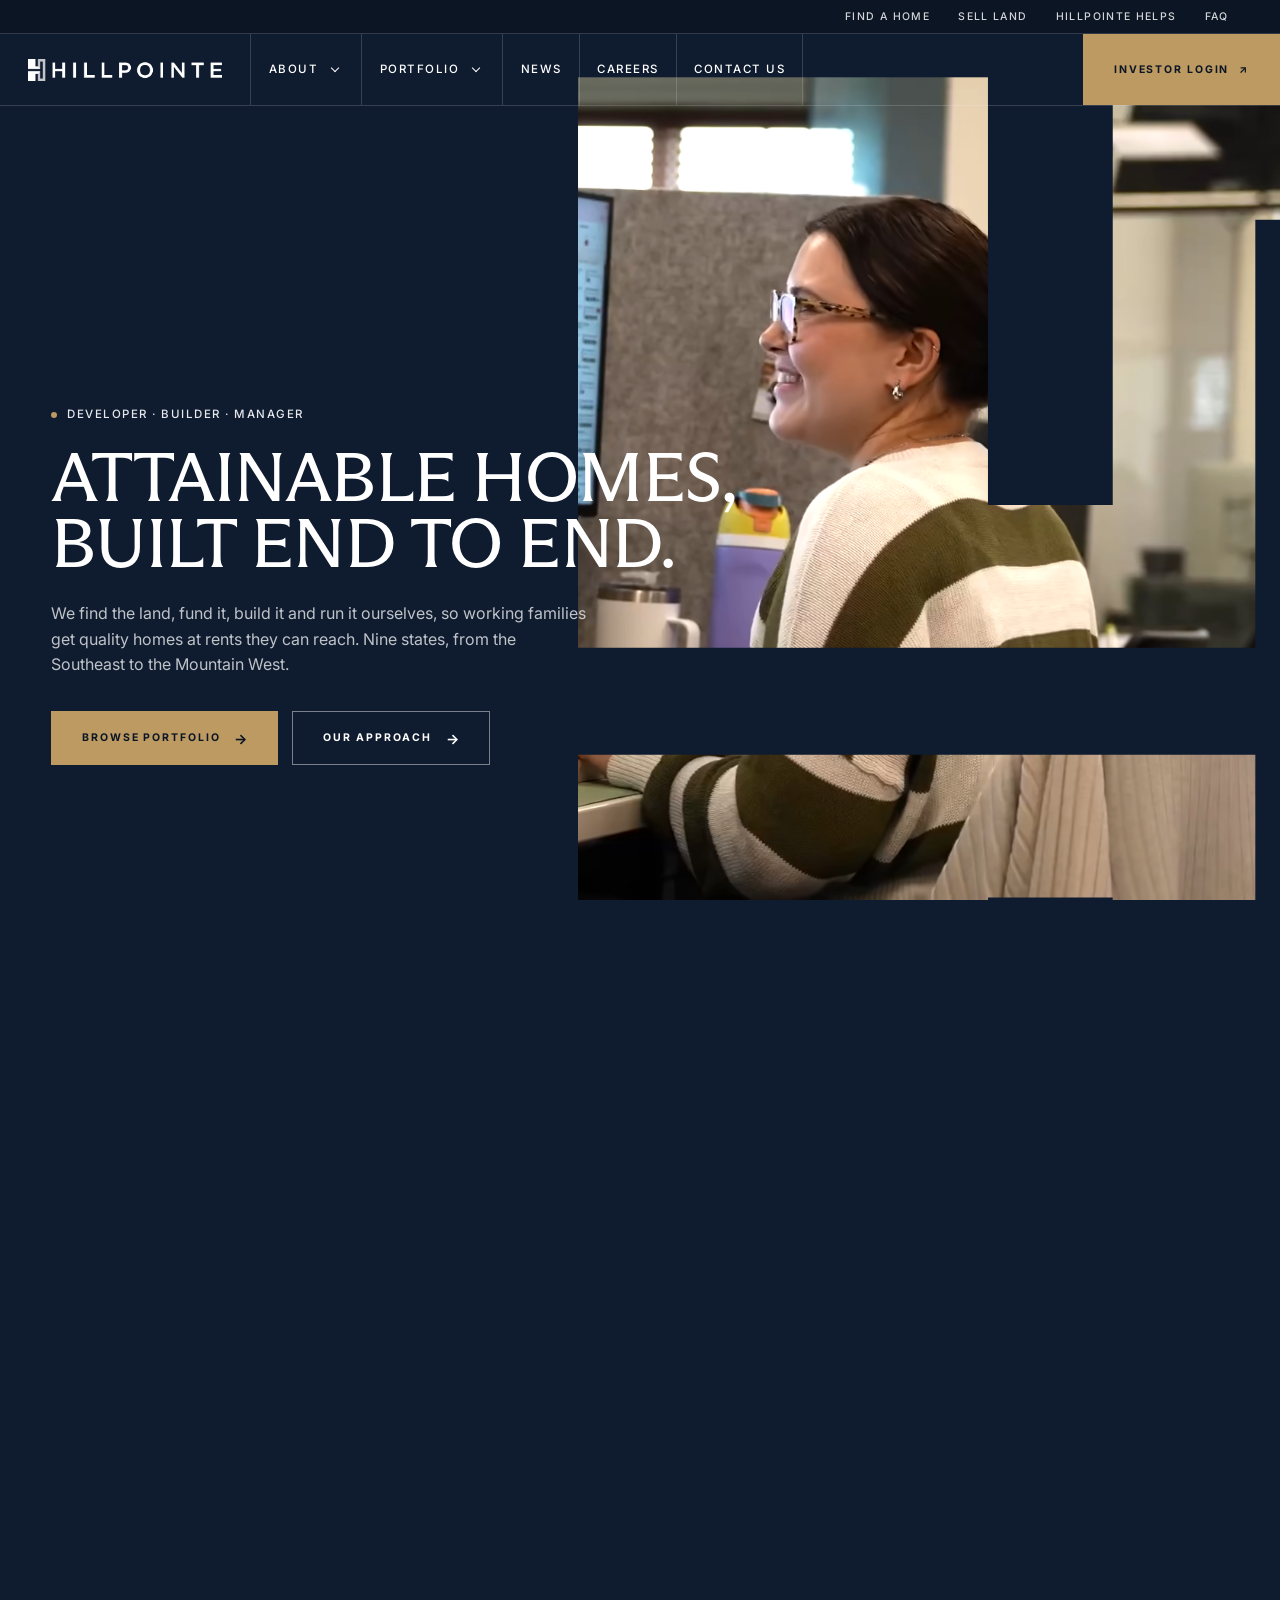
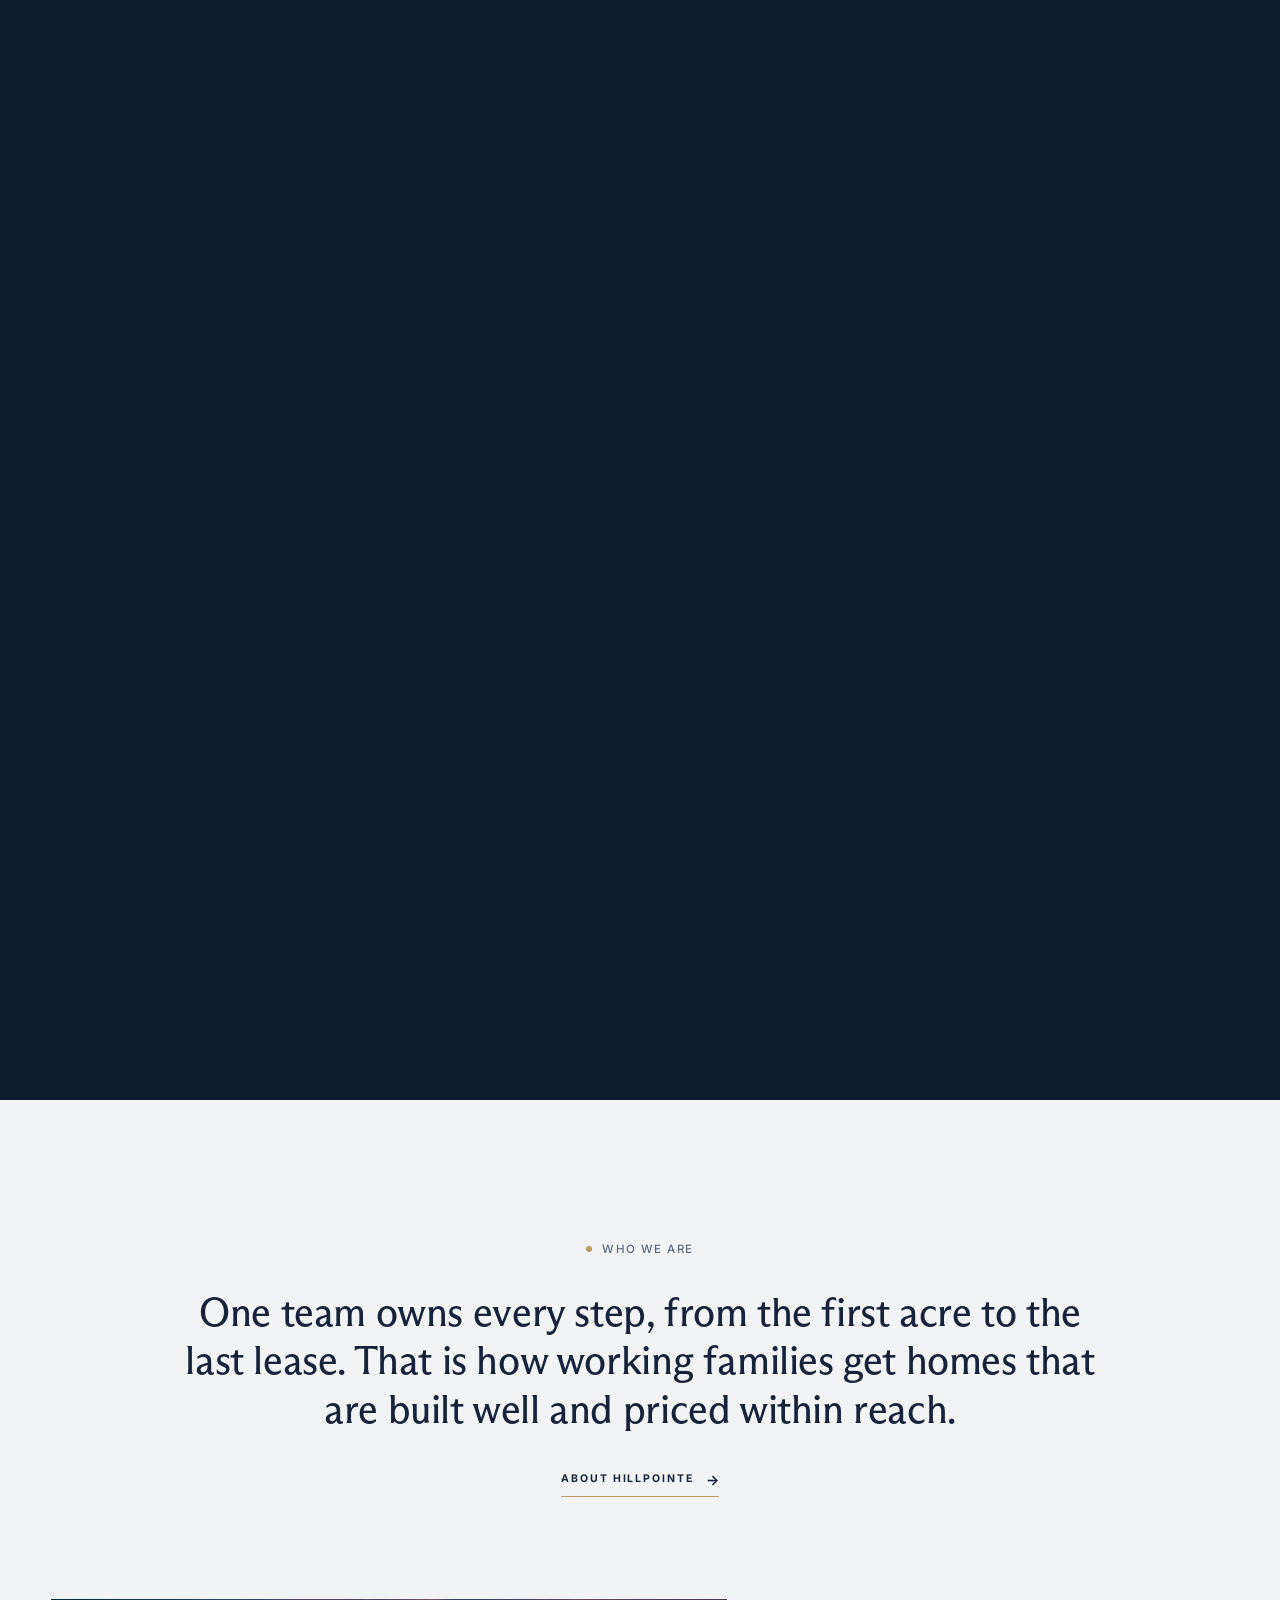
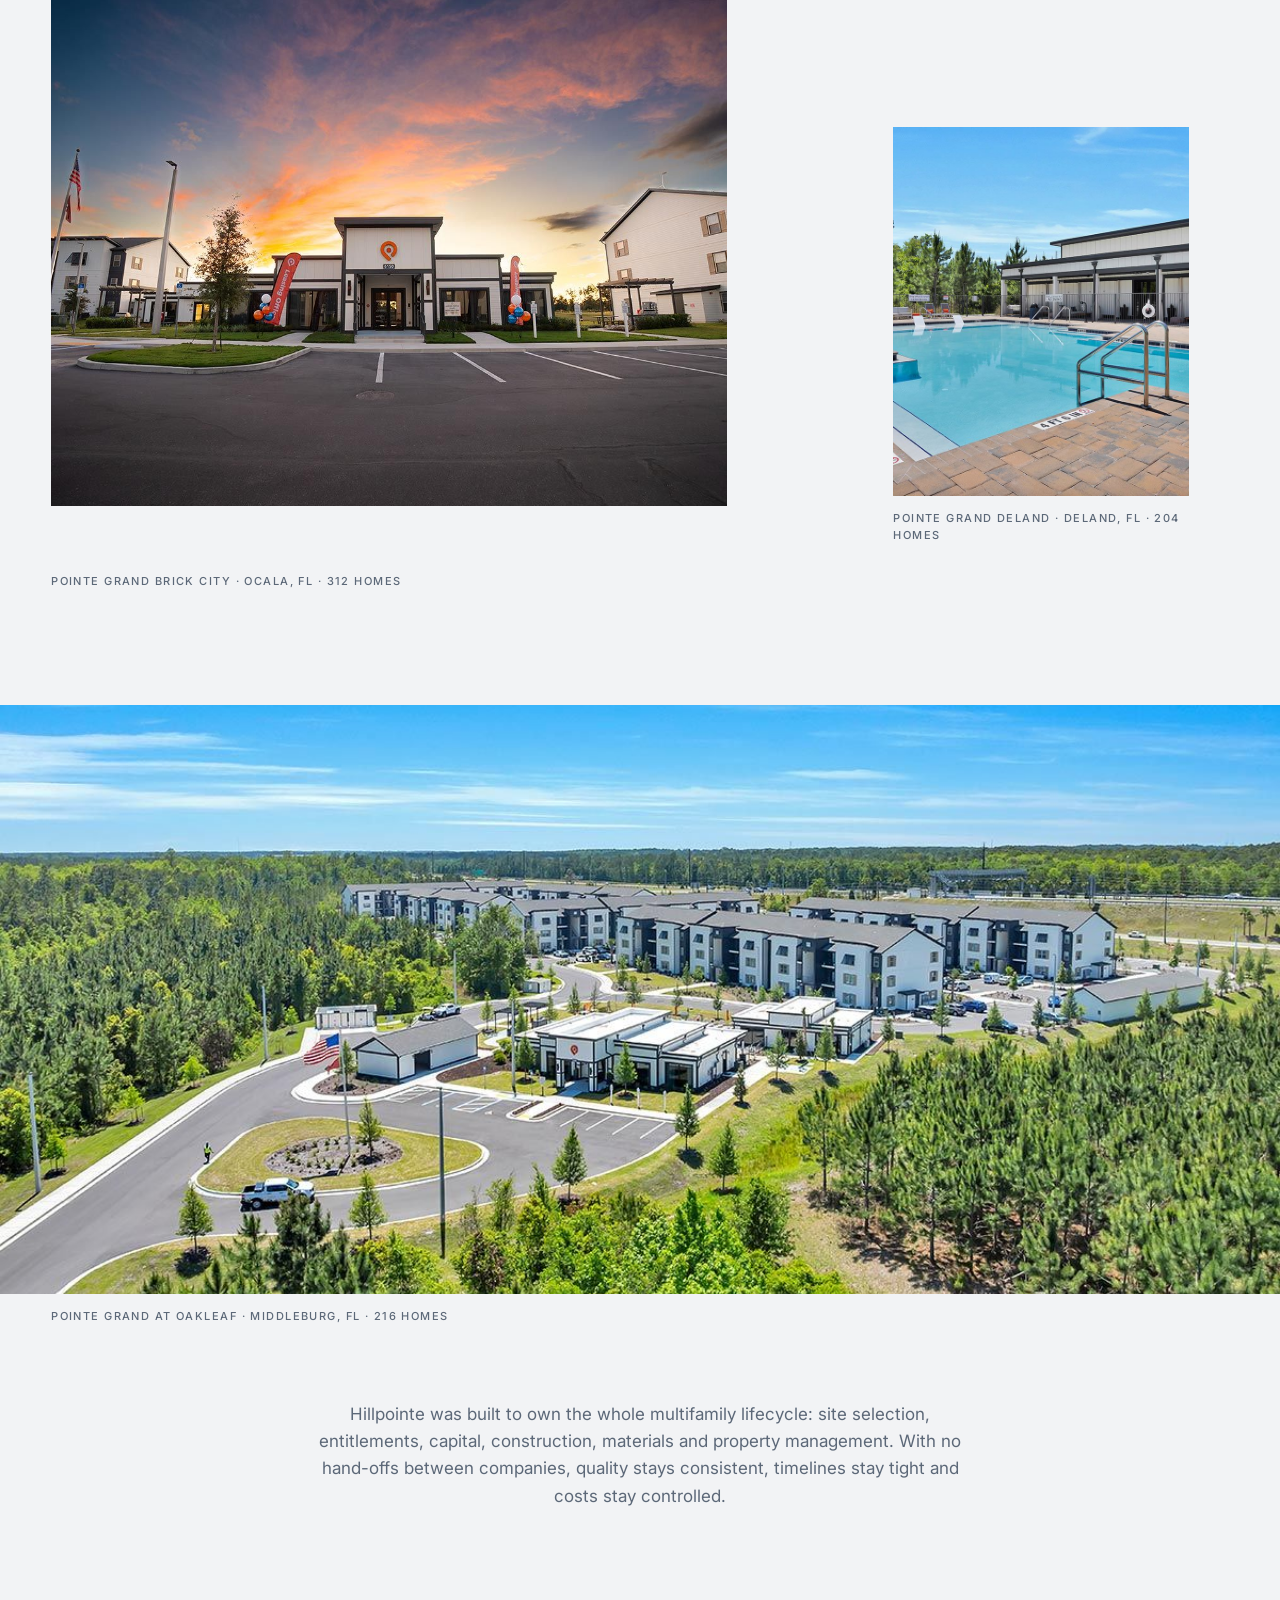
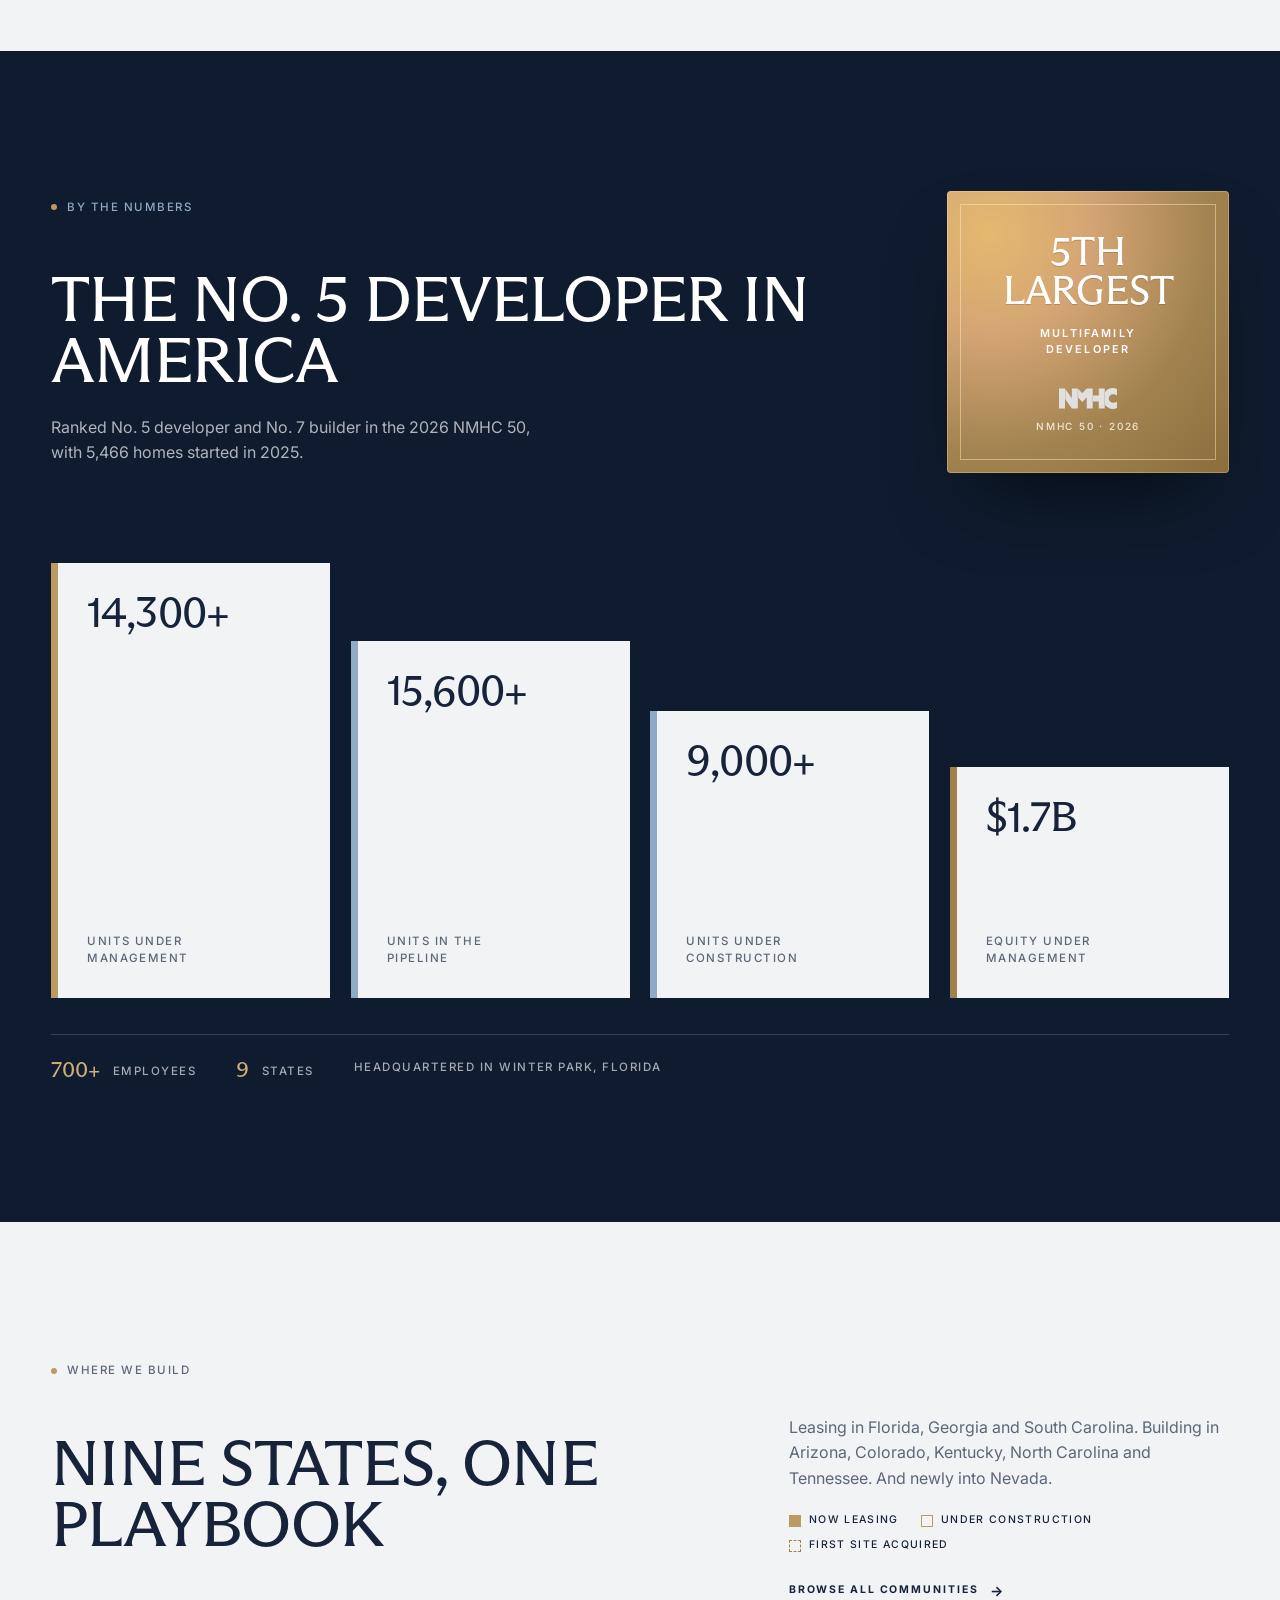
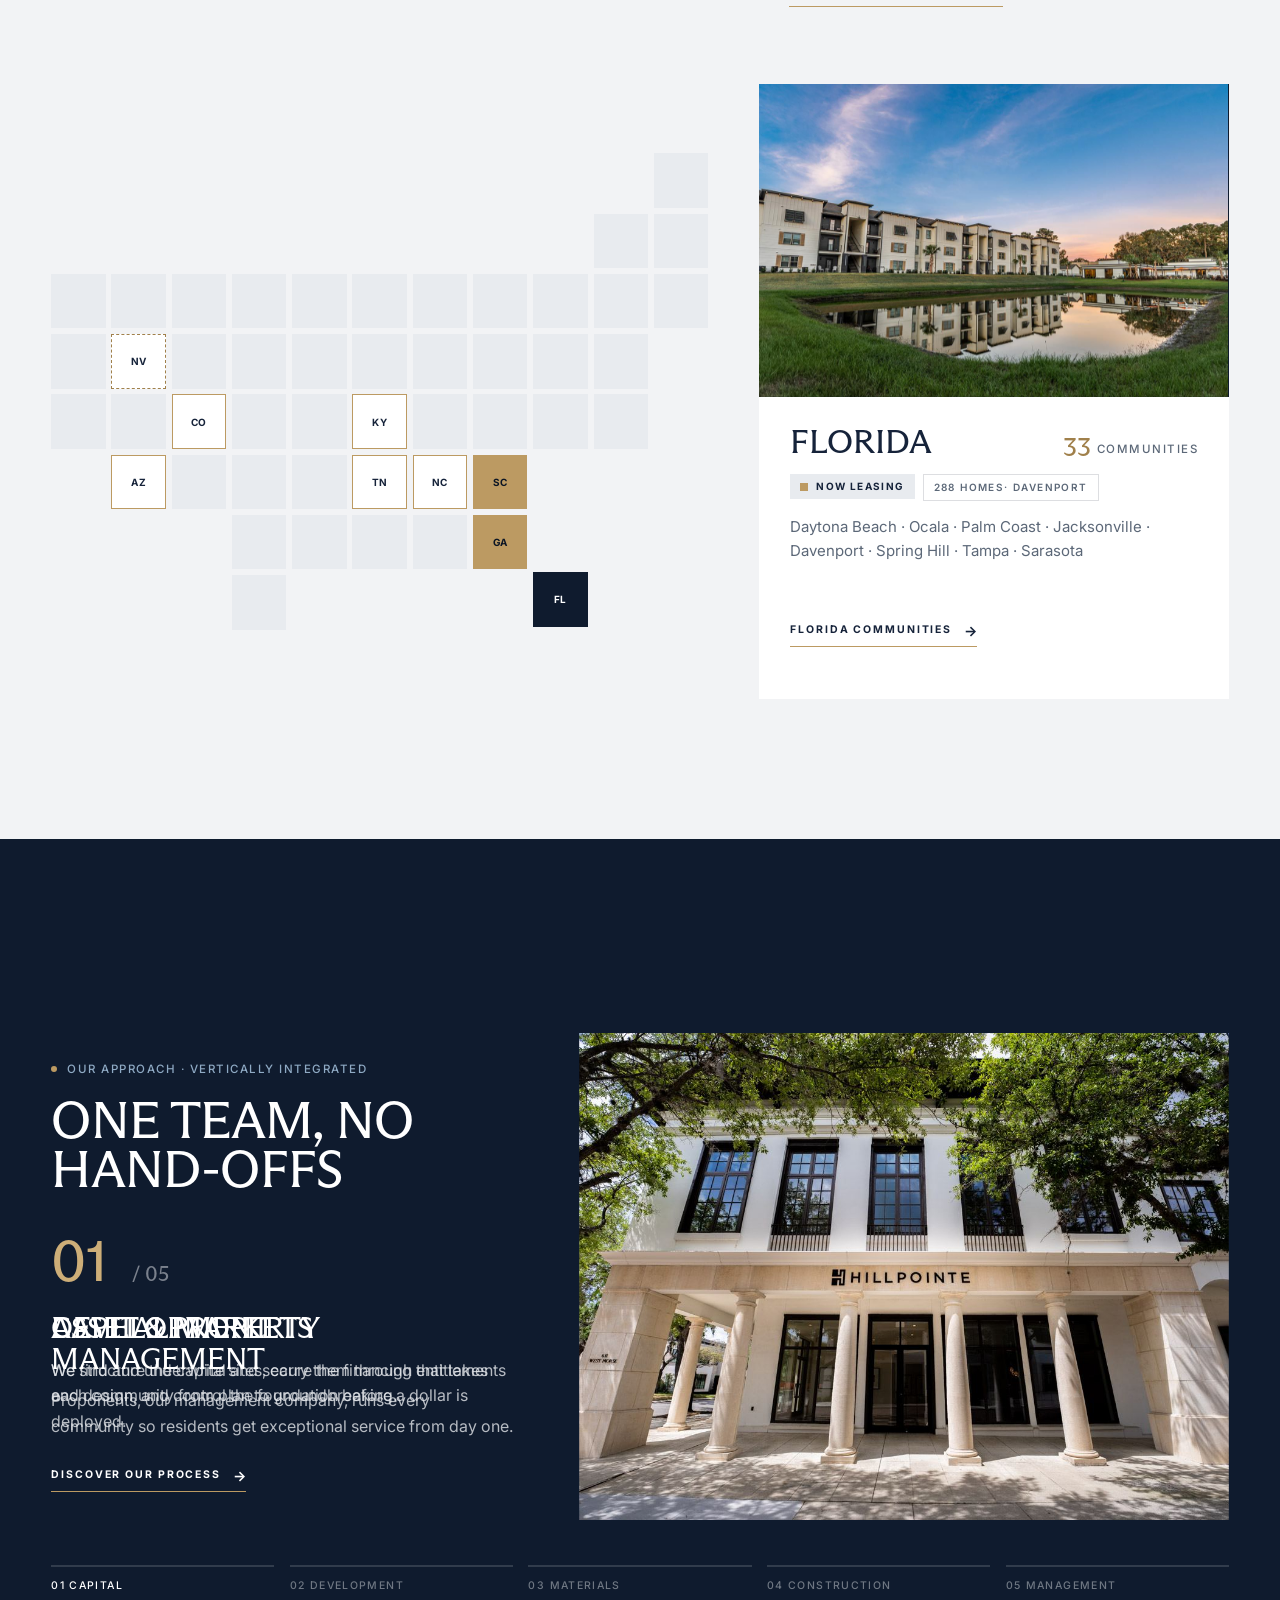
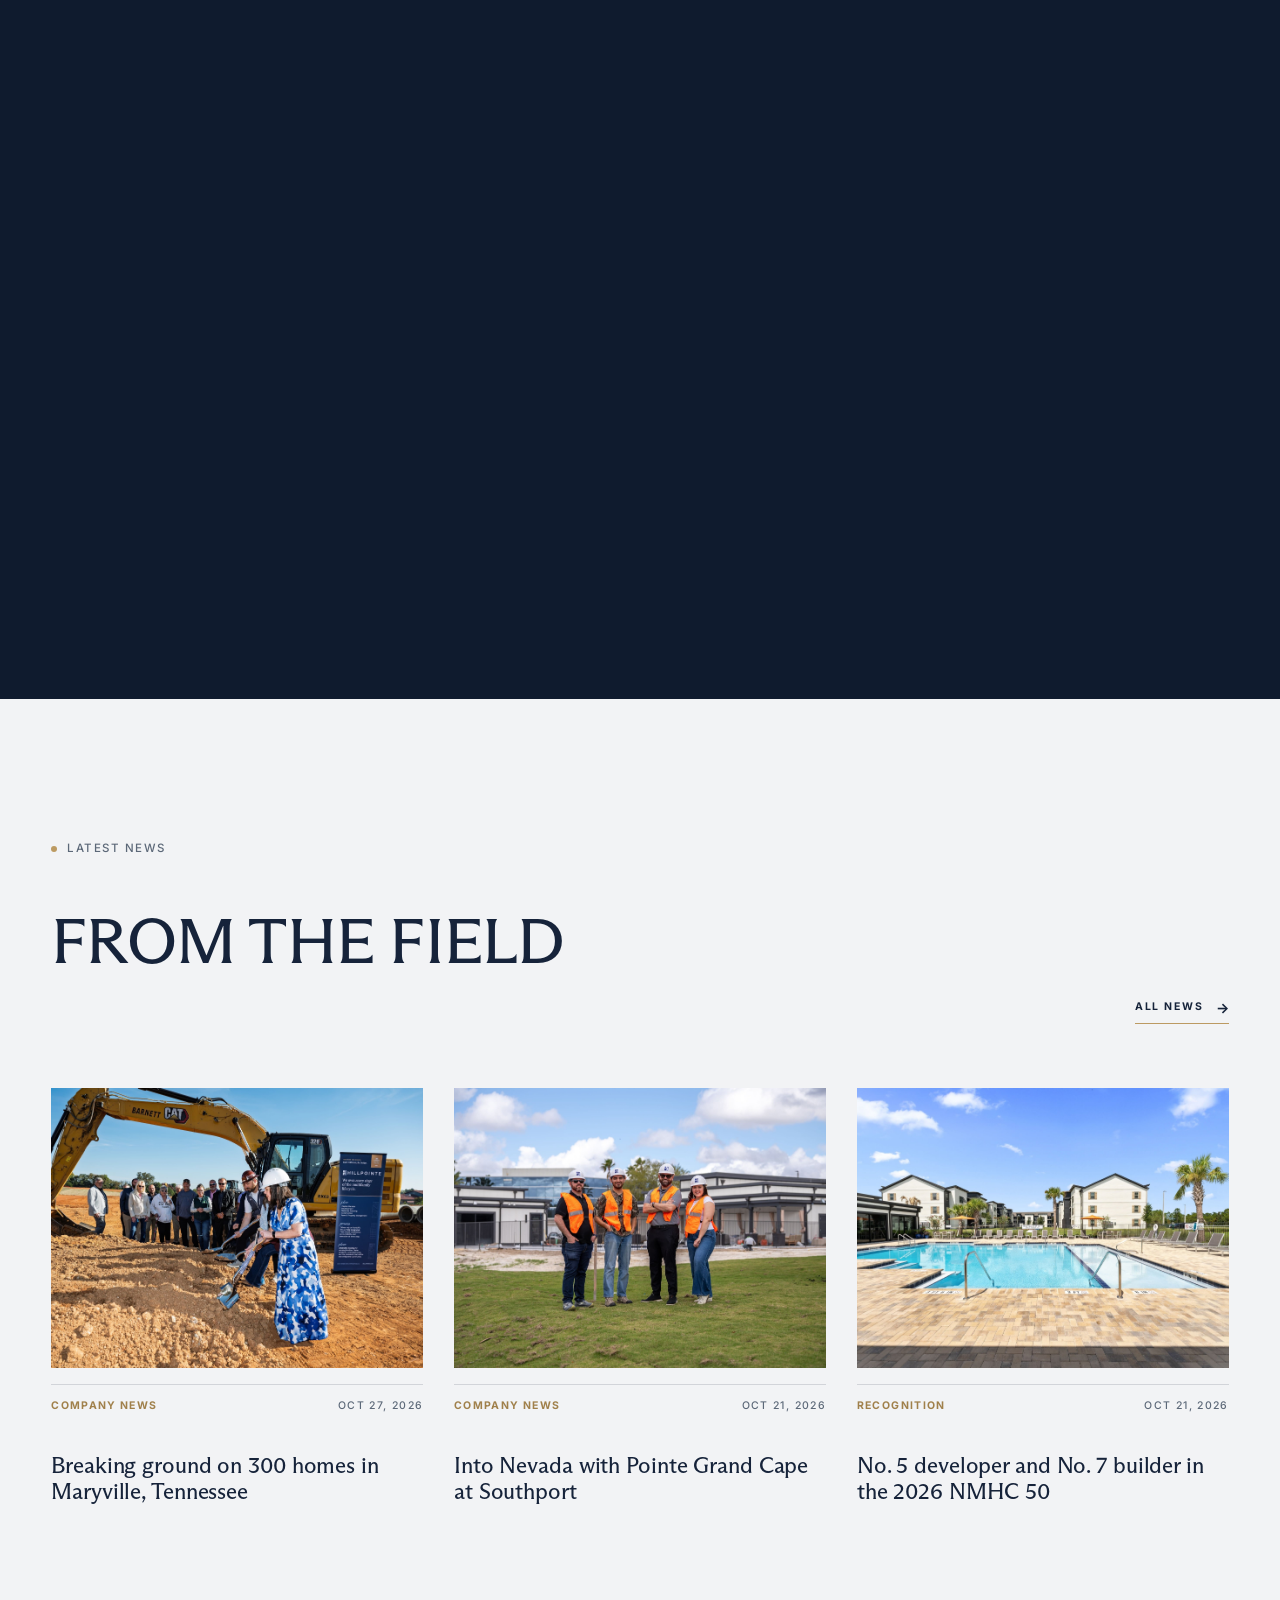
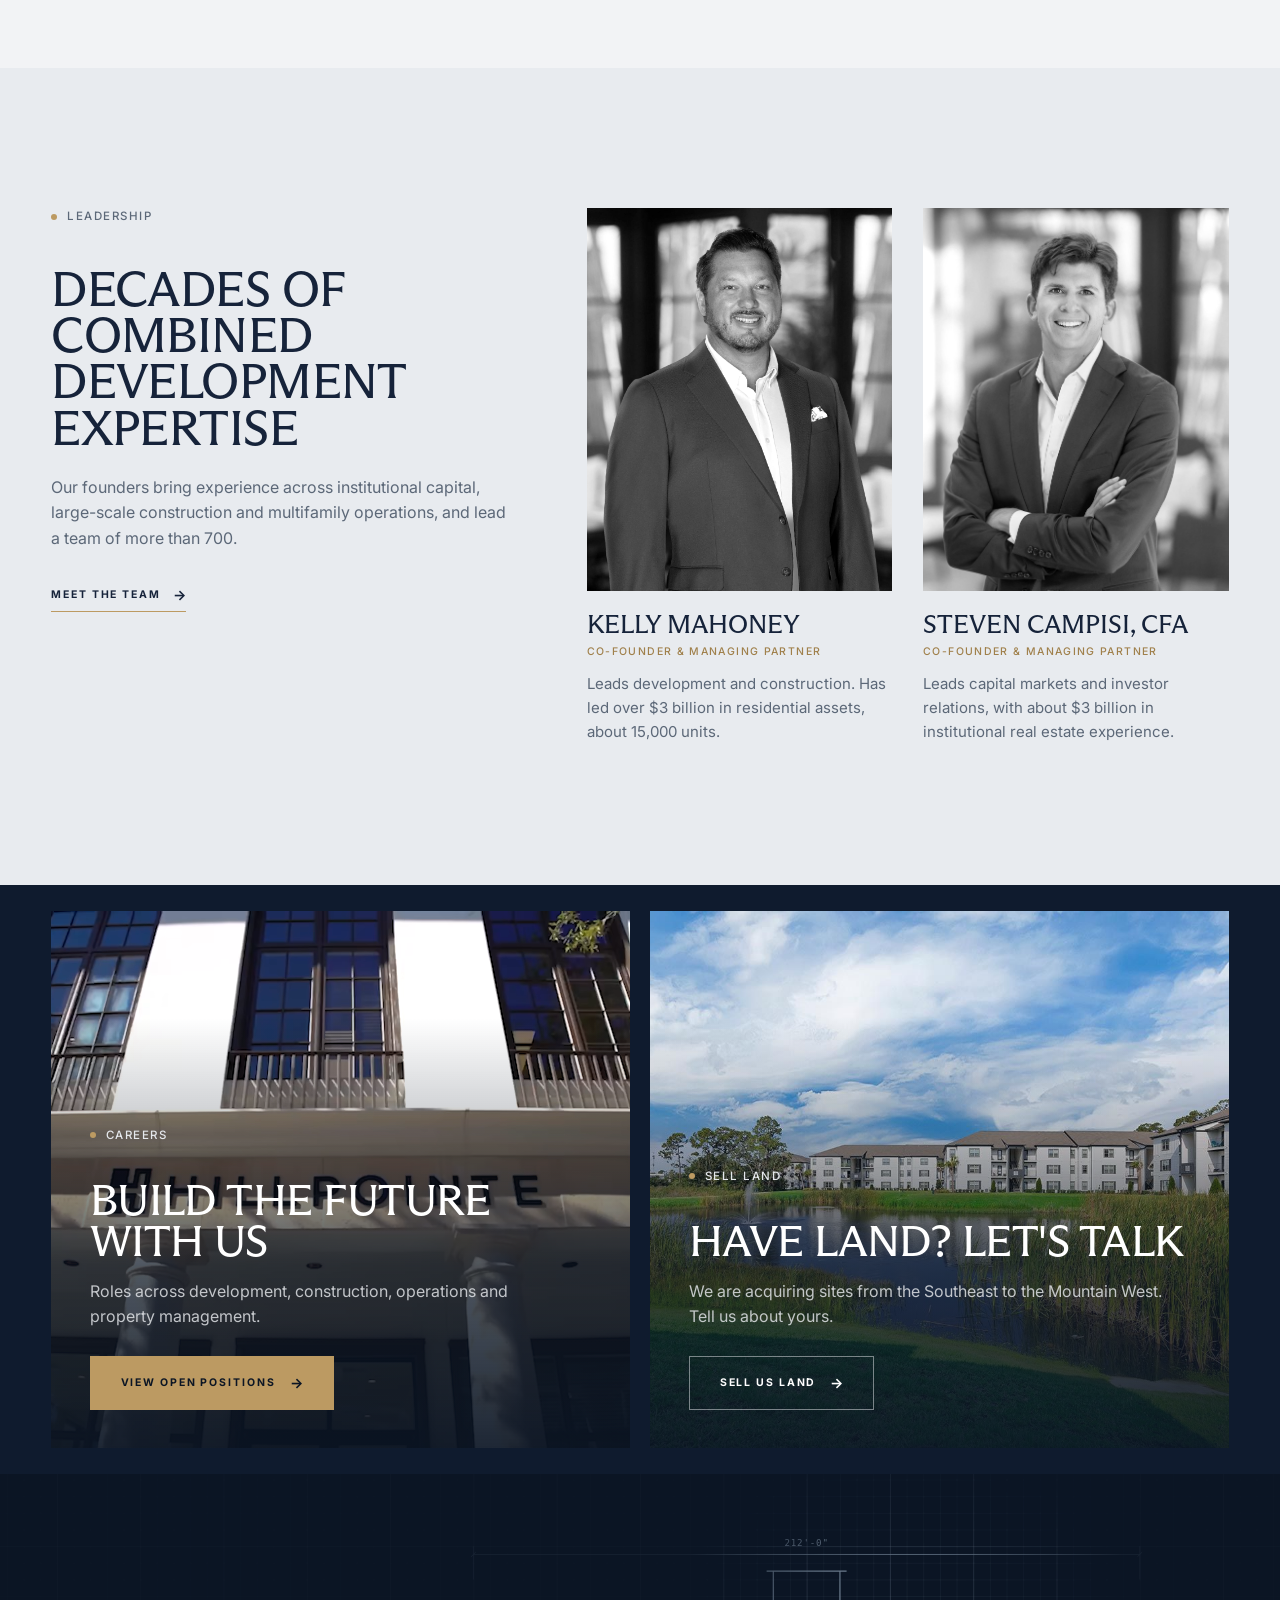
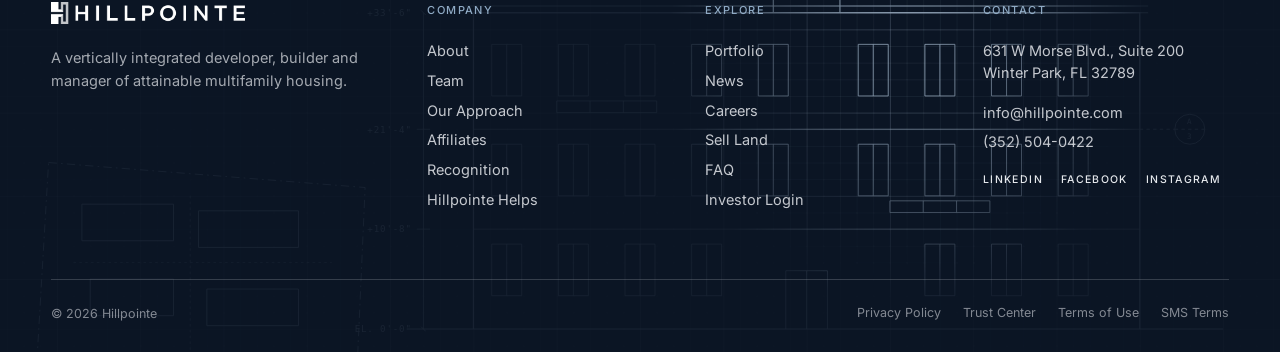
==== index.html @ 7428123a "Hillpointe homepage redesign prototype Logo-mark video hero, numbers with the NMHC badge, tile map, " ====
<!doctype html>
<html lang="en">
<head>
<meta charset="utf-8">
<meta name="viewport" content="width=device-width, initial-scale=1">
<title>Attainable multifamily developer and builder | Hillpointe</title>
<meta name="robots" content="noindex">
<script>
/* Runs before paint. Review switches: ?p=0..1 freezes the hero zoom; ?flat turns motion off. */
(function () {
  var d = document.documentElement;
  d.classList.add('js');
  if (window.matchMedia('(prefers-reduced-motion: reduce)').matches || /[?&]flat/.test(location.search)) d.classList.add('calm');
})();
</script>
<link rel="preload" as="image" href="media/hero-poster.jpg">
<link rel="preconnect" href="https://fonts.googleapis.com">
<link rel="preconnect" href="https://fonts.gstatic.com" crossorigin>
<link rel="stylesheet" href="https://fonts.googleapis.com/css2?family=Inter:wght@400;500;600;700&display=swap">
<link rel="stylesheet" href="styles.css">
</head>
<body id="top">

<!-- HEADER (Castle pattern: utility strip + ruled bar, solid once scrolled) -->
<header class="hdr" id="hdr">
  <nav class="util" aria-label="Utility">
    <a href="https://hillpointe.com/communities">Find a Home</a>
    <a href="https://hillpointe.com/sell-land">Sell Land</a>
    <a href="https://hillpointe.com/hillpointe-helps">Hillpointe Helps</a>
    <a href="https://hillpointe.com/faq">FAQ</a>
  </nav>
  <div class="bar">
    <a class="bar__logo" href="#top" aria-label="Hillpointe home">
      <img src="media/logo.png" alt="Hillpointe" width="600" height="68">
    </a>
    <nav class="nav" aria-label="Main">
      <ul class="nav__list">
        <li class="has-sub">
          <a href="https://hillpointe.com/about">About</a>
          <button class="nav__tog" type="button" aria-expanded="false" aria-label="About menu"></button>
          <ul class="sub">
            <li><a href="https://hillpointe.com/about">About Us</a></li>
            <li><a href="https://hillpointe.com/team">Team</a></li>
            <li><a href="https://hillpointe.com/approach">Our Approach</a></li>
            <li><a href="https://hillpointe.com/hillpointe-helps">Hillpointe Helps</a></li>
            <li><a href="https://hillpointe.com/affiliates">Affiliates</a></li>
          </ul>
        </li>
        <li class="has-sub">
          <a href="https://hillpointe.com/communities">Portfolio</a>
          <button class="nav__tog" type="button" aria-expanded="false" aria-label="Portfolio menu"></button>
          <ul class="sub">
            <li><a href="https://hillpointe.com/communities">All Communities</a></li>
            <li><a href="https://hillpointe.com/communities?state=Florida">Florida</a></li>
            <li><a href="https://hillpointe.com/communities?state=Georgia">Georgia</a></li>
            <li><a href="https://hillpointe.com/communities?state=South%20Carolina">South Carolina</a></li>
            <li><a href="https://hillpointe.com/communities?state=North%20Carolina">North Carolina</a></li>
            <li><a href="https://hillpointe.com/communities?state=Tennessee">Tennessee</a></li>
            <li><a href="https://hillpointe.com/communities?state=Colorado">Colorado</a></li>
            <li><a href="https://hillpointe.com/communities?state=Arizona">Arizona</a></li>
            <li><a href="https://hillpointe.com/communities?state=Kentucky">Kentucky</a></li>
            <li><a href="https://hillpointe.com/communities?state=Nevada">Nevada</a></li>
          </ul>
        </li>
        <li><a href="https://hillpointe.com/news">News</a></li>
        <li><a href="https://hillpointe.com/careers">Careers</a></li>
        <li><a href="https://hillpointe.com/contact">Contact Us</a></li>
      </ul>
    </nav>
    <a class="bar__cta" href="https://app.junipersquare.com/i/hillpointe" target="_blank" rel="noopener">Investor Login <span aria-hidden="true">↗</span></a>
    <button class="burger" type="button" aria-label="Menu" aria-haspopup="dialog" id="burger"><span></span><span></span></button>
  </div>
</header>

<!-- MOBILE MENU -->
<dialog class="mm" id="mm" aria-label="Menu">
  <div class="mm__top">
    <a class="bar__logo" href="#top"><img src="media/logo.png" alt="Hillpointe" width="600" height="68"></a>
    <button class="mm__close" type="button" aria-label="Close menu" id="mm-close"><span></span><span></span></button>
  </div>
  <div class="mm__body" id="mm-body"></div>
  <a class="bar__cta mm__cta" href="https://app.junipersquare.com/i/hillpointe" target="_blank" rel="noopener">Investor Login <span aria-hidden="true">↗</span></a>
</dialog>

<main>
  <!-- HERO: the logo mark holds the video; scrolling zooms through it until the video fills the screen -->
  <section class="hero" id="hero" aria-label="Introduction">
    <div class="hero__stage">
      <div class="hero__media" id="hero-media">
        <video class="hero__video" id="hero-video" muted loop playsinline autoplay preload="auto" poster="media/hero-poster.jpg" aria-hidden="true">
          <source src="media/hero.mp4" type="video/mp4">
        </video>
      </div>

      <!-- shade behind the copy only; JS fades it in as the video spreads under the text -->
      <div class="hero__scrim" id="hero-scrim" aria-hidden="true"></div>

      <!-- invisible box that sets where and how big the mark starts; JS reads it -->
      <div class="hero__slot" id="hero-slot" aria-hidden="true"></div>

      <div class="hero__content" id="hero-content">
        <p class="eyebrow">Developer · Builder · Manager</p>
        <h1 class="display hero__title"><span>Attainable homes,</span> <span>built end to end.</span></h1>
        <p class="hero__lede">We find the land, fund it, build it and run it ourselves, so working families get quality homes at rents they can reach. Nine states, from the Southeast to the Mountain West.</p>
        <div class="btns">
          <a class="btn btn--gold" href="https://hillpointe.com/communities">Browse Portfolio</a>
          <a class="btn btn--light" href="https://hillpointe.com/approach">Our Approach</a>
        </div>
      </div>

      <!-- start here: three index tabs, revealed once the video fills the screen -->
      <div class="hero__foot rt" id="hero-foot">
        <nav class="rt1" aria-label="Start here">
          <a class="rt1__i" href="https://hillpointe.com/communities"><span class="rt1__n">01</span><span class="rt1__b"><span class="rt1__t">Find a home</span><span class="rt1__d">Pointe Grand communities, now leasing in Florida, Georgia and South Carolina.</span></span><span class="rt1__a" aria-hidden="true">→</span></a>
          <a class="rt1__i" href="https://hillpointe.com/sell-land"><span class="rt1__n">02</span><span class="rt1__b"><span class="rt1__t">Sell us land</span><span class="rt1__d">We are acquiring sites from the Southeast to the Mountain West. Tell us about yours.</span></span><span class="rt1__a" aria-hidden="true">→</span></a>
          <a class="rt1__i" href="https://app.junipersquare.com/i/hillpointe" target="_blank" rel="noopener"><span class="rt1__n">03</span><span class="rt1__b"><span class="rt1__t">Invest with us</span><span class="rt1__d">Partner with the No. 5 multifamily developer in America, or log in to the investor portal.</span></span><span class="rt1__a" aria-hidden="true">→</span></a>
        </nav>
      </div>

      <button class="vctl" type="button" id="vctl" aria-label="Pause video"><i aria-hidden="true"></i><span>Pause</span></button>
    </div>
  </section>

  <!-- 1) WHO WE ARE: the mission, said once and plainly -->
  <section class="intro light" id="about">
    <!-- centred statement and link (option 1 from intro.html) -->
    <div class="wrap intro__head">
      <p class="eyebrow rv">Who we are</p>
      <p class="statement intro__statement">One team owns every step, from the first acre to the last lease. That is how working families get homes that are built well and priced within reach.</p>
      <a class="link rv" href="https://hillpointe.com/about">About Hillpointe</a>
    </div>
    <!-- the original three photos -->
    <div class="wrap intro__grid">
      <figure class="frame intro__img-a shape">
        <img src="media/c/brick-city.jpg" alt="Pointe Grand Brick City at sunset" width="1200" height="800" loading="lazy">
      </figure>
      <figure class="intro__img-b">
        <div class="frame shape"><img src="media/c/deland.jpg" alt="Resort-style pool at Pointe Grand DeLand" width="1200" height="800" loading="lazy"></div>
        <figcaption class="cap rv">Pointe Grand DeLand · DeLand, FL · 204 homes</figcaption>
      </figure>
      <p class="cap intro__cap-a rv">Pointe Grand Brick City · Ocala, FL · 312 homes</p>
    </div>
    <!-- full-width landscape: edge to edge across the screen -->
    <figure class="intro__wide">
      <div class="frame"><img src="media/c/oakleaf.jpg" alt="Aerial view of Pointe Grand at Oakleaf among the pines" width="1200" height="800" loading="lazy"></div>
      <figcaption class="cap wrap rv">Pointe Grand at Oakleaf · Middleburg, FL · 216 homes</figcaption>
    </figure>
    <!-- the lifecycle paragraph, centred under the landscape -->
    <div class="wrap intro__after">
      <p class="rv">Hillpointe was built to own the whole multifamily lifecycle: site selection, entitlements, capital, construction, materials and property management. With no hand-offs between companies, quality stays consistent, timelines stay tight and costs stay controlled.</p>
    </div>
  </section>

  <!-- 2) NUMBERS: the NMHC ranking leads, the stair cards prove it -->
  <section class="nums dark" id="numbers">
    <div class="wrap">
      <div class="nums__head">
        <div class="nums__copy">
          <p class="eyebrow rv">By the numbers</p>
          <h2 class="h2 display">The No. 5 developer in America</h2>
          <p class="nums__sub rv">Ranked No. 5 developer and No. 7 builder in the 2026 NMHC 50, with 5,466 homes started in 2025.</p>
        </div>
        <!-- the NMHC award, in hillpointe.com's own gold frame, set in our type -->
        <figure class="award" id="award" aria-label="5th largest multifamily developer, NMHC 50, 2026">
          <div class="award__in" aria-hidden="true">
            <p class="award__big">5th Largest</p>
            <p class="award__small">Multifamily<br>Developer</p>
            <img class="award__logo" src="media/nmhc-logo.svg" alt="" width="300" height="104">
            <p class="award__year">NMHC 50 · 2026</p>
          </div>
        </figure>
      </div>
      <div class="stairs" id="stairs">
        <div class="stair stair--1" style="--k:0"><span class="stair__bar"></span><div class="stair__top"><p class="stair__num">14,300+</p></div><p class="stair__label">Units under management</p></div>
        <div class="stair stair--2" style="--k:1"><span class="stair__bar"></span><div class="stair__top"><p class="stair__num">15,600+</p></div><p class="stair__label">Units in the pipeline</p></div>
        <div class="stair stair--3" style="--k:2"><span class="stair__bar"></span><div class="stair__top"><p class="stair__num">9,000+</p></div><p class="stair__label">Units under construction</p></div>
        <div class="stair stair--4" style="--k:3"><span class="stair__bar"></span><div class="stair__top"><p class="stair__num">$1.7B</p></div><p class="stair__label">Equity under management</p></div>
      </div>
      <ul class="nums__foot rv">
        <li><b>700+</b> employees</li>
        <li><b>9</b> states</li>
        <li>Headquartered in Winter Park, Florida</li>
      </ul>
    </div>
  </section>

  <!-- 3) WHERE WE BUILD: a tile map replaces the state carousel -->
  <section class="map light" id="portfolio">
    <div class="wrap">
      <div class="map__head">
        <div>
          <p class="eyebrow rv">Where we build</p>
          <h2 class="h2 display">Nine states, one playbook</h2>
        </div>
        <div class="map__intro rv">
          <p>Leasing in Florida, Georgia and South Carolina. Building in Arizona, Colorado, Kentucky, North Carolina and Tennessee. And newly into Nevada.</p>
          <ul class="legend" aria-label="Map key">
            <li><i class="k k--live"></i>Now leasing</li>
            <li><i class="k k--build"></i>Under construction</li>
            <li><i class="k k--new"></i>First site acquired</li>
          </ul>
          <a class="link map__all" href="https://hillpointe.com/communities">Browse all communities</a>
        </div>
      </div>
      <div class="map__body">
        <div class="tiles rv" id="tiles" role="group" aria-label="States where Hillpointe builds"></div>
        <article class="state" id="state" aria-live="polite"></article>
      </div>
    </div>
  </section>

  <!-- 4) APPROACH: five stages, one team; pinned and stepped by scroll -->
  <section class="flow dark" id="approach">
    <div class="flow__stage">
      <div class="wrap flow__grid">
        <div class="flow__copy">
          <p class="eyebrow">Our approach · Vertically integrated</p>
          <h2 class="h2 display flow__h">One team, no hand-offs</h2>
          <div class="flow__count" aria-hidden="true"><span class="flow__digit" id="flow-digit"><span>01</span><span>02</span><span>03</span><span>04</span><span>05</span></span><span class="flow__of">/ 05</span></div>
          <div class="flow__texts" id="flow-texts">
            <div class="flow__t is-on"><h3>Capital markets</h3><p>We structure the capital and secure the financing that takes each community from plan to groundbreaking.</p></div>
            <div class="flow__t"><h3>Development</h3><p>We find and underwrite sites, carry them through entitlements and design, and control the foundation before a dollar is deployed.</p></div>
            <div class="flow__t"><h3>Materials sourcing</h3><p>We buy materials directly, which shortens timelines, controls costs and takes supply-chain risk off the table.</p></div>
            <div class="flow__t"><h3>Construction</h3><p>Our in-house team builds every community on time and on budget, without relying on outside contractors.</p></div>
            <div class="flow__t"><h3>Asset &amp; property management</h3><p>Proponents, our management company, runs every community so residents get exceptional service from day one.</p></div>
          </div>
          <a class="link link--light" href="https://hillpointe.com/approach">Discover our process</a>
        </div>
        <div class="flow__imgs" id="flow-imgs">
          <img class="is-on" src="media/office.jpg" alt="Hillpointe headquarters in Winter Park" width="1200" height="800" loading="lazy">
          <img src="media/news/foothills-groundbreaking.jpg" alt="Groundbreaking at Pointe Grand Foothills at Maryville" width="1920" height="1280" loading="lazy">
          <img src="media/c/byron.jpg" alt="Building exterior at Pointe Grand Byron" width="1200" height="800" loading="lazy">
          <img src="media/news/reno-cape-at-southport.jpg" alt="Hillpointe construction team on site" width="1920" height="1280" loading="lazy">
          <img src="media/c/spartanburg.jpg" alt="Fire pit lounge at Pointe Grand Spartanburg" width="1200" height="800" loading="lazy">
        </div>
      </div>
      <ol class="rail wrap" id="rail">
        <li><span class="rail__bar"><i></i></span><span class="rail__l">Capital</span></li>
        <li><span class="rail__bar"><i></i></span><span class="rail__l">Development</span></li>
        <li><span class="rail__bar"><i></i></span><span class="rail__l">Materials</span></li>
        <li><span class="rail__bar"><i></i></span><span class="rail__l">Construction</span></li>
        <li><span class="rail__bar"><i></i></span><span class="rail__l">Management</span></li>
      </ol>
    </div>
  </section>

  <!-- 5) NEWS: three dated cards replace the ticker -->
  <section class="news light" id="news">
    <div class="wrap">
      <div class="sec-head">
        <div>
          <p class="eyebrow rv">Latest news</p>
          <h2 class="h2 display">From the field</h2>
        </div>
        <a class="link rv" href="https://hillpointe.com/news">All news</a>
      </div>
      <div class="cards">
        <a class="card" href="https://hillpointe.com/news/foothills-at-maryville-groundbreaking" style="--d:0s">
          <div class="card__img shape"><img src="media/news/foothills-groundbreaking.jpg" alt="" width="1920" height="1280" loading="lazy"></div>
          <p class="card__meta rv"><span>Company news</span><time datetime="2026-10-27">Oct 27, 2026</time></p>
          <h3 class="card__t rv">Breaking ground on 300 homes in Maryville, Tennessee</h3>
        </a>
        <a class="card" href="https://hillpointe.com/news/reno-cape-at-southport" style="--d:.08s">
          <div class="card__img shape"><img src="media/news/reno-cape-at-southport.jpg" alt="" width="1920" height="1280" loading="lazy"></div>
          <p class="card__meta rv"><span>Company news</span><time datetime="2026-10-21">Oct 21, 2026</time></p>
          <h3 class="card__t rv">Into Nevada with Pointe Grand Cape at Southport</h3>
        </a>
        <a class="card" href="https://hillpointe.com/news/nmhc-50-2026" style="--d:.16s">
          <div class="card__img shape"><img src="media/news/nmhc-50-2026-spring-hill.jpg" alt="" width="1920" height="1280" loading="lazy"></div>
          <p class="card__meta rv"><span>Recognition</span><time datetime="2026-10-21">Oct 21, 2026</time></p>
          <h3 class="card__t rv">No. 5 developer and No. 7 builder in the 2026 NMHC 50</h3>
        </a>
      </div>
    </div>
  </section>

  <!-- 6) LEADERSHIP: the founders, grey at rest, colour on hover (or when centred on touch) -->
  <section class="lead light light--alt" id="team">
    <div class="wrap lead__grid">
      <div class="lead__copy">
        <p class="eyebrow rv">Leadership</p>
        <h2 class="h2 display">Decades of combined development expertise</h2>
        <p class="rv">Our founders bring experience across institutional capital, large-scale construction and multifamily operations, and lead a team of more than 700.</p>
        <a class="link rv" href="https://hillpointe.com/team">Meet the team</a>
      </div>
      <ul class="people">
        <li class="person rv" style="--d:0s">
          <div class="person__img"><img src="media/team/kelly.jpg" alt="Kelly Mahoney" width="1382" height="1384" loading="lazy"></div>
          <h3 class="person__n">Kelly Mahoney</h3>
          <p class="person__r">Co-founder &amp; Managing Partner</p>
          <p class="person__b">Leads development and construction. Has led over $3 billion in residential assets, about 15,000 units.</p>
        </li>
        <li class="person rv" style="--d:.1s">
          <div class="person__img"><img src="media/team/steven.jpg" alt="Steven Campisi" width="1600" height="1600" loading="lazy"></div>
          <h3 class="person__n">Steven Campisi, CFA</h3>
          <p class="person__r">Co-founder &amp; Managing Partner</p>
          <p class="person__b">Leads capital markets and investor relations, with about $3 billion in institutional real estate experience.</p>
        </li>
      </ul>
    </div>
  </section>

  <!-- 7) CLOSE: careers (original) and land sellers (from the critique) -->
  <section class="close dark" id="careers">
    <div class="wrap close__grid">
      <a class="tile shape" href="https://hillpointe.com/careers">
        <video class="tile__vid" muted loop playsinline preload="none" aria-hidden="true"><source src="media/hero.mp4" type="video/mp4"></video>
        <div class="tile__body">
          <p class="eyebrow">Careers</p>
          <h2 class="tile__t display">Build the future with us</h2>
          <p>Roles across development, construction, operations and property management.</p>
          <span class="btn btn--gold">View open positions</span>
        </div>
      </a>
      <a class="tile shape" href="https://hillpointe.com/sell-land" style="--d:.1s">
        <img src="media/c/daytona.jpg" alt="" width="1200" height="800" loading="lazy">
        <div class="tile__body">
          <p class="eyebrow">Sell land</p>
          <h2 class="tile__t display">Have land? Let's talk</h2>
          <p>We are acquiring sites from the Southeast to the Mountain West. Tell us about yours.</p>
          <span class="btn btn--light">Sell us land</span>
        </div>
      </a>
    </div>
  </section>
</main>

<footer class="ftr">
  <!-- the plan behind every home: faint at rest, lit around the cursor (or finger) -->
  <div class="bp bp--ftr" aria-hidden="true"><i class="bp__base"></i><i class="bp__lit"></i></div>
  <div class="wrap">
    <div class="ftr__cols">
      <div>
        <img class="ftr__logo" src="media/logo.png" alt="Hillpointe" width="600" height="68" loading="lazy">
        <p class="ftr__about">A vertically integrated developer, builder and manager of attainable multifamily housing.</p>
      </div>
      <nav aria-label="Company">
        <h3>Company</h3>
        <a href="https://hillpointe.com/about">About</a><a href="https://hillpointe.com/team">Team</a><a href="https://hillpointe.com/approach">Our Approach</a><a href="https://hillpointe.com/affiliates">Affiliates</a><a href="https://hillpointe.com/recognition">Recognition</a><a href="https://hillpointe.com/hillpointe-helps">Hillpointe Helps</a>
      </nav>
      <nav aria-label="Explore">
        <h3>Explore</h3>
        <a href="https://hillpointe.com/communities">Portfolio</a><a href="https://hillpointe.com/news">News</a><a href="https://hillpointe.com/careers">Careers</a><a href="https://hillpointe.com/sell-land">Sell Land</a><a href="https://hillpointe.com/faq">FAQ</a><a href="https://app.junipersquare.com/i/hillpointe" target="_blank" rel="noopener">Investor Login</a>
      </nav>
      <div>
        <h3>Contact</h3>
        <address>631 W Morse Blvd., Suite 200<br>Winter Park, FL 32789</address>
        <a href="mailto:info@hillpointe.com">info@hillpointe.com</a><a href="tel:+13525040422">(352) 504-0422</a>
        <div class="ftr__social"><a href="https://www.linkedin.com/company/hillpointe">LinkedIn</a><a href="https://www.facebook.com/hillpointe">Facebook</a><a href="https://www.instagram.com/hillpointe">Instagram</a></div>
      </div>
    </div>
    <div class="ftr__base">
      <p>© 2026 Hillpointe</p>
      <nav aria-label="Legal"><a href="https://hillpointe.com/privacy-policy">Privacy Policy</a><a href="https://hillpointe.com/trust-center">Trust Center</a><a href="https://hillpointe.com/terms-of-use">Terms of Use</a><a href="https://hillpointe.com/sms-terms">SMS Terms</a></nav>
    </div>
  </div>
</footer>

<script src="app.js"></script>
</body>
</html>
---- styles.css ----
/* Hillpointe homepage proposal — hero.
   Type and buttons follow the Castle prototype exactly: ABC Arizona Flare (uppercase) for display,
   Inter for body, labels, nav and buttons. Colours are a refined take on hillpointe.com's navy, mist and gold. */
@font-face{font-family:"ABC Arizona Flare";src:url("fonts/ABCArizona-FlareRegular.otf") format("opentype");font-weight:400;font-style:normal;font-display:swap}

:root{
  --ink:#0B1524;        /* deepest navy */
  --navy:#0F1B2E;       /* hillpointe base navy */
  --navy-2:#172946;     /* hillpointe raised navy */
  --mist:#E5E8EC;       /* hillpointe light */
  --steel:#8FAAC4;      /* refined from #7CA0BF */
  --gold:#BC9A62;--gold-hi:#CDAE78;--gold-dk:#A0804B;
  --white:#fff;
  --flare:"ABC Arizona Flare",Georgia,"Times New Roman",serif;
  --sans:"Inter",system-ui,-apple-system,"Segoe UI",Roboto,Helvetica,Arial,sans-serif;
  --pad:clamp(20px,4vw,56px);
  --line-l:rgba(229,232,236,.18);
  --ease:cubic-bezier(.2,.7,.2,1);
  --util:34px;--bar:72px;
}

*,*::before,*::after{box-sizing:border-box}
html{-webkit-text-size-adjust:100%}
body{margin:0;background:var(--navy);color:var(--mist);font:400 16px/1.6 var(--sans);-webkit-font-smoothing:antialiased;overflow-x:hidden}
img,video{display:block;max-width:100%}
h1,p,ul{margin:0;padding:0}
ul{list-style:none}
a{color:inherit;text-decoration:none}
button{font:inherit;color:inherit;cursor:pointer}
:focus-visible{outline:2px solid var(--gold);outline-offset:3px}
.wrap{padding-inline:var(--pad);max-width:1680px;margin-inline:auto}

/* ---------- type (Castle) ---------- */
.eyebrow,.util,.nav__list>li>a,.btn,.bar__cta,.vctl{
  font-family:var(--sans);font-weight:500;font-size:11.5px;line-height:1.5;letter-spacing:.13em;text-transform:uppercase}
.eyebrow{display:flex;align-items:center;gap:10px}
.eyebrow::before{content:"";flex:none;width:6px;height:6px;border-radius:50%;background:var(--gold)}
.display{font-family:var(--flare);font-weight:400;text-transform:uppercase;line-height:.95;letter-spacing:-.012em}

/* ---------- buttons (Castle) ---------- */
.btn,.bar__cta,.vctl{font-weight:700;font-size:10.5px;letter-spacing:.18em}
.btn{display:inline-flex;align-items:center;justify-content:center;gap:14px;min-height:54px;padding:0 30px;border:1px solid transparent;background:none;transition:background .35s,color .35s,border-color .35s}
.btn::after{content:"→";font-size:14px;letter-spacing:0;transition:transform .35s var(--ease)}
.btn:hover::after{transform:translateX(4px)}
.btn--gold{background:var(--gold);color:var(--ink)}
.btn--gold:hover{background:var(--gold-dk)}
.btn--light{border-color:rgba(229,232,236,.5);color:var(--white)}
.btn--light:hover{border-color:var(--gold-hi);color:var(--gold-hi)}
.btns{display:flex;flex-wrap:wrap;gap:14px;align-items:center}

/* ---------- header (Castle) ---------- */
.hdr{position:fixed;inset:0 0 auto 0;z-index:100;color:var(--white);transition:transform .6s var(--ease)}
.util{display:flex;justify-content:flex-end;align-items:center;gap:clamp(16px,2.2vw,32px);height:var(--util);padding:0 var(--pad);background:var(--ink);border-bottom:1px solid var(--line-l);font-size:10.5px}
.util a{white-space:nowrap;opacity:.82;transition:opacity .3s,color .3s}
.util a:hover{opacity:1;color:var(--gold-hi)}
.bar{display:flex;align-items:stretch;height:var(--bar);border-bottom:1px solid var(--line-l);transition:background .5s ease,height .5s var(--ease)}
.hdr.is-stuck{transform:translateY(calc(var(--util) * -1))}
.hdr.is-stuck .bar{background:var(--navy);height:64px}
.bar__logo{display:flex;align-items:center;padding:0 clamp(18px,2.2vw,32px);border-right:1px solid var(--line-l)}
.bar__logo img{height:22px;width:auto}
.nav{flex:1;display:flex}
.nav__list{display:flex;height:100%}
.nav__list>li{position:relative;display:flex;align-items:center;gap:8px;padding:0 clamp(12px,1.35vw,22px);border-right:1px solid var(--line-l)}
.nav__list>li>a{display:flex;align-items:center;height:100%;transition:color .3s}
.nav__list>li>a:hover,.nav__list>li:focus-within>a{color:var(--gold-hi)}
.nav__tog{width:18px;height:18px;padding:0;border:0;background:none;display:grid;place-items:center}
.nav__tog::before{content:"";width:6px;height:6px;border-right:1px solid currentColor;border-bottom:1px solid currentColor;transform:translateY(-2px) rotate(45deg);transition:transform .35s var(--ease)}
.sub{position:absolute;top:100%;left:-1px;min-width:250px;padding:12px 0;background:var(--navy);border:1px solid var(--line-l);border-top-color:var(--gold);opacity:0;visibility:hidden;transform:translateY(8px);transition:opacity .35s ease,transform .45s var(--ease),visibility 0s .45s}
.nav__list>li:hover>.sub,.nav__list>li:focus-within>.sub,.nav__list>li.open>.sub{opacity:1;visibility:visible;transform:none;transition-delay:0s}
.nav__list>li:hover .nav__tog::before,.nav__list>li.open .nav__tog::before{transform:translateY(2px) rotate(225deg)}
.sub a{display:block;padding:10px 24px;font-size:14.5px;line-height:1.35;transition:color .3s,padding-left .4s var(--ease)}
.sub a:hover,.sub a:focus-visible{color:var(--gold-hi);padding-left:30px}
.bar__cta{display:flex;align-items:center;gap:10px;margin-left:auto;padding:0 clamp(18px,2.4vw,36px);background:var(--gold);color:var(--ink);white-space:nowrap;text-transform:uppercase;transition:background .35s}
.bar__cta:hover{background:var(--gold-dk)}
.burger,.mm__close{display:none;position:relative;width:64px;border:0;border-left:1px solid var(--line-l);background:none;padding:0}
.burger span,.mm__close span{position:absolute;left:21px;right:21px;height:1px;background:currentColor}
.burger span:first-child{top:calc(50% - 4px)}
.burger span:last-child{top:calc(50% + 4px)}
.mm__close{display:block;margin-left:auto}
.mm__close span{top:50%}
.mm__close span:first-child{transform:rotate(45deg)}
.mm__close span:last-child{transform:rotate(-45deg)}

/* mobile menu (Castle) */
.mm{width:100vw;height:100dvh;max-width:none;max-height:none;margin:0;padding:0;border:0;background:var(--navy);color:var(--white);overflow:hidden}
.mm::backdrop{background:var(--ink)}
.mm[open]{display:flex;flex-direction:column;animation:hp-fade .35s ease}
@keyframes hp-fade{from{opacity:0}}
.mm__top{display:flex;height:60px;border-bottom:1px solid var(--line-l);flex:none}
.mm__top .bar__logo{border-right:0}
.mm__body{flex:1;overflow:auto;padding:8px var(--pad) 40px}
.mm__group{border-bottom:1px solid var(--line-l)}
.mm__group>a,.mm__head{display:flex;align-items:center;justify-content:space-between;width:100%;padding:20px 0;border:0;background:none;color:inherit;text-align:left;
  font-family:var(--flare);text-transform:uppercase;font-size:26px;line-height:1.1;transition:color .3s}
.mm__head i{position:relative;flex:none;width:14px;height:14px;margin-left:16px}
.mm__head i::before,.mm__head i::after{content:"";position:absolute;left:0;right:0;top:50%;height:1px;background:currentColor;transition:transform .4s var(--ease)}
.mm__head i::after{transform:rotate(90deg)}
.mm__group.open .mm__head{color:var(--gold-hi)}
.mm__group.open .mm__head i::after{transform:rotate(0)}
.mm__panel{display:grid;grid-template-rows:0fr;transition:grid-template-rows .45s var(--ease)}
.mm__panel>div{overflow:hidden;min-height:0}
.mm__group.open .mm__panel{grid-template-rows:1fr}
.mm__panel ul{padding:0 0 18px;border-left:1px solid var(--gold);margin-left:2px}
.mm__panel ul a{display:block;padding:9px 0 9px 18px;font-size:15px;color:rgba(255,255,255,.78)}
.mm__group:not(.open) .mm__panel a{visibility:hidden;transition:visibility 0s .45s}
.mm__util{display:grid;grid-template-columns:1fr 1fr;gap:2px 20px;padding-top:24px}
.mm__util a{display:block;padding:6px 0;font-size:11.5px;letter-spacing:.13em;text-transform:uppercase;font-weight:500;color:rgba(255,255,255,.78)}
.mm a:hover{color:var(--gold-hi)}
.mm__cta{flex:none;justify-content:center;height:60px;margin:0}

/* ---------- hero ---------- */
/* The section is tall; the stage sticks while the mark zooms. Scroll distance = height - 100svh. */
.hero{position:relative;height:300svh;background:var(--navy)}
.hero__stage{position:sticky;top:0;height:100svh;min-height:560px;overflow:hidden;color:var(--white)}

/* Video always covers the stage, untouched (no overlay, no tint). The mask decides how much shows. */
.hero__media{position:absolute;inset:0;
  -webkit-mask-image:url("media/mark.svg");mask-image:url("media/mark.svg");
  -webkit-mask-repeat:no-repeat;mask-repeat:no-repeat;
  -webkit-mask-size:var(--mw,0) var(--mh,0);mask-size:var(--mw,0) var(--mh,0);
  -webkit-mask-position:var(--mx,0) var(--my,0);mask-position:var(--mx,0) var(--my,0);
  will-change:mask-size,mask-position}
.hero__media.is-full{-webkit-mask-image:none;mask-image:none}
.hero__video{position:absolute;inset:0;width:100%;height:100%;object-fit:cover;background:var(--navy-2);transform-origin:50% 50%;will-change:transform}

/* Where the mark starts. Desktop: right column, between the bar and the copy. */
.hero__slot{position:absolute;visibility:hidden;pointer-events:none;
  height:min(44svh,420px);aspect-ratio:53/68;right:calc(var(--pad) + 2vw);top:calc(var(--util) + var(--bar) + clamp(28px,6svh,72px))}

.hero__content{position:absolute;left:var(--pad);right:var(--pad);bottom:clamp(108px,15svh,150px);max-width:1040px}
.hero__content .eyebrow{color:var(--mist);margin-bottom:clamp(14px,1.6vw,22px)}
.hero__title{font-size:clamp(42px,5.4vw,96px);margin-bottom:clamp(18px,2vw,28px)}
.hero__title span{display:block}
.hero__lede{max-width:540px;color:rgba(229,232,236,.82);margin-bottom:clamp(24px,2.6vw,36px)}

.hero__foot{position:absolute;left:0;right:0;bottom:0;display:flex;align-items:stretch;justify-content:flex-end;border-top:1px solid var(--line-l);min-height:64px}

/* Shade behind the copy only (bottom and left edges); the top and right of the video stay untouched. */
.hero__scrim{position:absolute;inset:0;pointer-events:none;opacity:0;
  background:
    linear-gradient(to top,rgba(11,21,36,.78) 0%,rgba(11,21,36,.5) 22%,rgba(11,21,36,0) 55%),
    linear-gradient(to right,rgba(11,21,36,.62) 0%,rgba(11,21,36,.3) 32%,rgba(11,21,36,0) 58%)}

/* Metrics and quick links: hidden at first, rise in once the video is full screen. */
.hero__foot{background:rgba(11,21,36,.35);-webkit-backdrop-filter:blur(14px);backdrop-filter:blur(14px);
  opacity:0;visibility:hidden;transform:translateY(100%);
  transition:opacity .6s ease,transform .9s var(--ease),visibility 0s .9s}
.hero__foot.is-in{opacity:1;visibility:visible;transform:none;transition-delay:0s}
html.calm .hero__foot,html.calm .hero__foot *{opacity:1;visibility:visible;transform:none;transition:none}

/* Pause control, Castle .vctl: appears once the video is full screen, top right, clear of the copy and the foot. */
.vctl{position:absolute;right:var(--pad);top:calc(var(--util) + var(--bar) + 18px);display:flex;align-items:center;gap:10px;padding:10px 16px;border:0;background:rgba(11,21,36,.45);-webkit-backdrop-filter:blur(10px);backdrop-filter:blur(10px);color:var(--white);
  opacity:0;visibility:hidden;transition:opacity .5s ease,visibility 0s .5s;text-shadow:0 1px 2px rgba(0,0,0,.35)}
.vctl.is-on{opacity:1;visibility:visible;transition-delay:0s}
.vctl i{position:relative;width:10px;height:12px}
.vctl i::before,.vctl i::after{content:"";position:absolute;top:0;bottom:0;width:3px;background:currentColor}
.vctl i::before{left:0}.vctl i::after{right:0}
.vctl.is-paused i::before{width:0;height:0;background:none;border-style:solid;border-width:6px 0 6px 10px;border-color:transparent transparent transparent currentColor}
.vctl.is-paused i::after{display:none}

/* Review aid: shown only when ?p= freezes the hero */
.freeze-tag{position:fixed;left:50%;bottom:16px;transform:translateX(-50%);z-index:200;padding:10px 16px;background:var(--gold);color:var(--ink);
  font:700 10.5px/1.3 var(--sans);letter-spacing:.14em;text-transform:uppercase;white-space:nowrap}

/* =====================================================================
   SECTIONS BELOW THE HERO
   Light sections: paper (#F2F3F5) with navy ink. Dark sections: navy.
   ===================================================================== */
:root{--paper:#F2F3F5;--paper-2:#E8EBEF;--text:#16233A;--muted:#5C6878;--line-d:rgba(15,27,46,.14);--sec:clamp(96px,11vw,176px)}
.light{background:var(--paper);color:var(--text)}
.light--alt{background:var(--paper-2)}
.dark{background:var(--navy);color:var(--mist)}
.light .eyebrow{color:var(--muted)}
.dark .eyebrow{color:var(--steel)}
.h2{font-size:clamp(38px,5vw,80px)}
.statement{font-family:var(--flare);font-size:clamp(25px,3vw,44px);line-height:1.22;letter-spacing:-.01em}
.statement .hi{color:var(--gold-dk)}

/* text link (Castle): caps, bold, arrow, gold underline */
.link{display:inline-flex;align-items:center;gap:12px;font:700 10.5px/1.4 var(--sans);letter-spacing:.18em;text-transform:uppercase;padding-bottom:6px;border-bottom:1px solid var(--gold);transition:color .3s,border-color .3s}
.link::after{content:"→";font-size:14px;letter-spacing:0;transition:transform .35s var(--ease)}
.link:hover{color:var(--gold-dk)}
.link:hover::after{transform:translateX(4px)}
.link--light{color:var(--white)}
.link--light:hover{color:var(--gold-hi)}
.link--inline{margin-left:10px}
.cap{font:500 11px/1.5 var(--sans);letter-spacing:.13em;text-transform:uppercase;color:var(--muted)}

.frame{position:relative;overflow:hidden;margin:0}
.frame img{width:100%;height:100%;object-fit:cover}

/* ---------- 1) who we are ---------- */
.intro{padding:var(--sec) 0}
.intro__grid{display:grid;grid-template-columns:repeat(12,minmax(0,1fr));column-gap:clamp(16px,2vw,32px);align-items:start}
.intro__head{display:flex;flex-direction:column;align-items:center;text-align:center}
.intro .eyebrow{margin-bottom:clamp(22px,2.4vw,32px)}
.intro__statement{font-size:clamp(28px,3.1vw,48px);line-height:1.22;max-width:23em;margin-bottom:36px}
.intro__img-a{grid-column:1/span 7;aspect-ratio:4/3;margin-top:clamp(72px,8vw,120px)}
.intro__img-b{grid-column:9/span 4;margin-top:clamp(176px,18vw,280px)}
.intro__img-b .frame{aspect-ratio:4/5}
.intro__img-b .cap{margin-top:14px}
.intro__cap-a{grid-column:1/span 7;margin-top:14px}
.intro__wide{margin:clamp(72px,9vw,140px) 0 0}
.intro__wide .frame{width:100%;height:clamp(300px,46vw,760px)}
.intro__wide .frame img{object-position:50% 55%}
.intro__wide .cap{margin-top:14px}
.intro__after{display:flex;justify-content:center;margin-top:clamp(56px,6vw,96px);text-align:center}
.intro__after p{max-width:40em;font-size:clamp(17px,1.3vw,20px);line-height:1.6;color:var(--muted)}

/* ---------- 2) numbers: stair cards (VanTrust / Quinn) ---------- */
.nums{padding:var(--sec) 0}
.nums__head{display:grid;grid-template-columns:minmax(0,1fr) auto;column-gap:clamp(32px,5vw,96px);align-items:center}
.nums__head .eyebrow{margin-bottom:22px}
.nums__head .h2{color:var(--white);max-width:12em;margin-bottom:24px}
.nums__sub{color:rgba(229,232,236,.75);max-width:30em}

/* NMHC award: the exact gold frame from hillpointe.com (same radial gradient), larger, in our fonts */
.award{position:relative;margin:0;width:clamp(240px,22vw,330px);aspect-ratio:1;border-radius:4px;overflow:hidden;
  background:radial-gradient(circle at 15% 15%,#e4b96f 0%,#d4a574 30%,#a28350 65%,#8a6d3b 100%);
  box-shadow:0 40px 80px -30px rgba(0,0,0,.6),inset 0 0 0 1px rgba(255,236,200,.28)}
.award::before{content:"";position:absolute;inset:clamp(10px,1vw,14px);border:1px solid rgba(255,240,210,.45);pointer-events:none}
.award__in{position:relative;height:100%;display:flex;flex-direction:column;align-items:center;justify-content:center;text-align:center;color:var(--mist);padding:28px}
.award__big{font:400 clamp(34px,3.1vw,48px)/1 var(--flare);text-transform:uppercase;letter-spacing:-.005em;color:#fff;text-shadow:0 1px 0 rgba(90,64,24,.25)}
.award__small{margin-top:14px;font:600 clamp(10.5px,.85vw,12.5px)/1.5 var(--sans);letter-spacing:.2em;text-transform:uppercase;color:#fff}
.award__logo{width:clamp(54px,4.6vw,72px);height:auto;margin-top:clamp(22px,2.4vw,34px);opacity:.92}
.award__year{margin-top:10px;font:500 10px/1.4 var(--sans);letter-spacing:.18em;text-transform:uppercase;color:rgba(255,248,235,.85)}
/* a gold sheen passes across it every 5 seconds */
.award::after{content:"";position:absolute;inset:-20%;background:linear-gradient(115deg,transparent 38%,rgba(255,250,235,.55) 50%,transparent 62%);transform:translateX(-120%);pointer-events:none}
html.js:not(.calm) .award{opacity:0;transform:translateY(40px) scale(.96);transition:opacity 1s ease,transform 1.2s cubic-bezier(.2,.7,.2,1)}
html.js:not(.calm) .award.in{opacity:1;transform:none}
html.js:not(.calm) .award.in::after{animation:hp-sheen 5s cubic-bezier(.65,0,.25,1) .7s infinite}
@keyframes hp-sheen{0%{transform:translateX(-120%)}32%,100%{transform:translateX(120%)}}
@media (max-width:820px){
  .award{width:min(260px,72vw);margin:36px auto 0;justify-self:center}
}
.stairs{--h:clamp(380px,34vw,540px);display:grid;grid-template-columns:repeat(4,minmax(0,1fr));gap:clamp(12px,1.6vw,22px);align-items:end;margin-top:clamp(56px,7vw,104px)}
.stair{position:relative;overflow:hidden;background:var(--paper);color:var(--text);padding:clamp(18px,2.2vw,32px) clamp(18px,2.2vw,32px) clamp(20px,2.4vw,34px) clamp(26px,2.8vw,40px);display:flex;flex-direction:column;justify-content:space-between}
.stair--1{height:var(--h)}
.stair--2{height:calc(var(--h)*.82)}
.stair--3{height:calc(var(--h)*.66)}
.stair--4{height:calc(var(--h)*.53)}
.stair__bar{position:absolute;left:0;top:0;bottom:0;width:7px;transform-origin:50% 0;transform:scaleY(var(--fill,1))}
.stair--1 .stair__bar{background:var(--gold)}
.stair--2 .stair__bar{background:var(--steel)}
.stair--3 .stair__bar{background:var(--steel)}
.stair--4 .stair__bar{background:var(--gold-dk)}
.stair__top{display:flex;justify-content:space-between;gap:12px}
.stair__num{font:400 clamp(32px,3.3vw,54px)/1 var(--flare);letter-spacing:-.02em;white-space:nowrap}
.stair__label{font:500 11.5px/1.5 var(--sans);letter-spacing:.13em;text-transform:uppercase;color:var(--muted);max-width:14em}
.nums__foot{display:flex;flex-wrap:wrap;gap:12px 40px;margin-top:36px;padding-top:24px;border-top:1px solid var(--line-l);font:500 11.5px/1.5 var(--sans);letter-spacing:.13em;text-transform:uppercase;color:rgba(229,232,236,.7)}
.nums__foot b{font:400 22px/1 var(--flare);letter-spacing:0;color:var(--gold-hi);margin-right:8px;vertical-align:-2px}

/* ---------- 3) where we build: tile map ---------- */
.map{padding:var(--sec) 0}
.map__head{display:grid;grid-template-columns:minmax(0,1fr) minmax(0,440px);column-gap:40px;align-items:end;margin-bottom:clamp(48px,6vw,88px)}
.map__head .eyebrow{margin-bottom:22px}
.map__intro p{color:var(--muted);margin-bottom:22px}
.legend{display:flex;flex-wrap:wrap;gap:10px 22px;font:500 10.5px/1.4 var(--sans);letter-spacing:.13em;text-transform:uppercase;color:var(--text)}
.legend li{display:flex;align-items:center;gap:8px}
.k{width:12px;height:12px;flex:none}
.k--live{background:var(--gold)}
.k--build{border:1.5px solid var(--gold)}
.k--new{border:1.5px dashed var(--gold-dk)}
.map__body{display:grid;grid-template-columns:minmax(0,7fr) minmax(0,5fr);gap:clamp(28px,4vw,72px);align-items:center}
.tiles{display:grid;grid-template-columns:repeat(11,minmax(0,1fr));gap:clamp(3px,.45vw,7px)}
.map__body{align-items:start}
.tiles{align-self:center}
/* inactive states are quiet unlabelled blocks: they only draw the country's outline */
.tile-s{aspect-ratio:1;display:grid;place-items:center;font:600 clamp(9px,.78vw,12px)/1 var(--sans);letter-spacing:.06em;color:transparent;border:0;background:var(--paper-2);padding:0}
.tile-s.is-hp{background:var(--white);color:var(--text);border:1.5px solid var(--gold);cursor:pointer;font-weight:700;transition:background .35s,color .35s,transform .45s var(--ease),box-shadow .45s var(--ease)}
.tile-s.is-hp:hover{box-shadow:0 10px 24px -12px rgba(15,27,46,.45)}
.tile-s.is-live{background:var(--gold);color:var(--ink);border-color:var(--gold)}
.tile-s.is-new{border-style:dashed;border-color:var(--gold-dk)}
.tile-s.is-hp:hover{transform:translateY(-3px)}
.tile-s.is-on{background:var(--navy);color:var(--white);border-color:var(--navy);transform:translateY(-3px)}
.tile-s:focus-visible{outline-offset:2px}
.state{background:var(--white);display:flex;flex-direction:column;min-height:100%}
.state__img{position:relative;aspect-ratio:3/2;overflow:hidden;background:var(--navy)}
.state__img img{width:100%;height:100%;object-fit:cover;animation:hp-open .9s var(--ease) both}
.state__img--none{display:grid;place-items:center}
.state__abbr{font:400 clamp(72px,9vw,140px)/1 var(--flare);color:var(--navy-2);-webkit-text-stroke:1px var(--steel);letter-spacing:.02em;animation:hp-rise .8s var(--ease) both}
@keyframes hp-open{from{clip-path:inset(100% 0 0 0);transform:scale(1.08)}to{clip-path:inset(0);transform:none}}
@keyframes hp-rise{from{opacity:0;transform:translateY(24px)}}
.state__body{padding:clamp(22px,2.2vw,30px) clamp(22px,2.4vw,34px) clamp(40px,4vw,64px);display:flex;flex-direction:column;gap:14px;flex:1;animation:hp-rise .7s var(--ease) both .08s}
.state__top{display:flex;justify-content:space-between;align-items:baseline;gap:16px}
.state__n{font:400 clamp(28px,2.6vw,40px)/1 var(--flare);text-transform:uppercase;margin:0}
.state__count{font:500 11.5px/1.5 var(--sans);letter-spacing:.13em;text-transform:uppercase;color:var(--muted);white-space:nowrap}
.state__count b{font:400 26px/1 var(--flare);letter-spacing:0;color:var(--gold-dk);margin-right:6px;vertical-align:-3px}
.state__status{display:inline-flex;align-self:flex-start;align-items:center;gap:8px;padding:6px 10px;background:var(--paper-2);font:700 10px/1.3 var(--sans);letter-spacing:.14em;text-transform:uppercase}
.state__status i{width:8px;height:8px;background:var(--gold)}
.state__status.is-build i{background:none;border:1.5px solid var(--gold)}
.state__status.is-new i{background:none;border:1.5px dashed var(--gold-dk)}
.state__cities{color:var(--muted);font-size:15px}
.state__tags{display:flex;flex-wrap:wrap;gap:8px}
.state__tag{display:inline-flex;align-items:center;padding:6px 10px;border:1px solid var(--line-d);font:600 10px/1.3 var(--sans);letter-spacing:.14em;text-transform:uppercase;color:var(--muted)}
.state .link{align-self:flex-start;margin-top:clamp(36px,3.4vw,52px)}
@media (max-width:480px){.state__at{display:none}}
.map__all{display:inline-flex;margin-top:28px}

/* ---------- 4) approach: pinned, stepped ---------- */
.flow{position:relative;height:340svh}
.flow__stage{position:sticky;top:0;height:100svh;min-height:640px;display:flex;flex-direction:column;justify-content:center;padding-top:64px;overflow:hidden}
.flow__grid{display:grid;grid-template-columns:minmax(0,5fr) minmax(0,7fr);gap:clamp(28px,5vw,96px);align-items:center;width:100%}
.flow__h{color:var(--white);font-size:clamp(34px,4vw,64px);margin:18px 0 clamp(24px,3vw,44px)}
.flow__count{display:flex;align-items:flex-end;gap:10px;font:400 clamp(44px,4.6vw,72px)/1 var(--flare);color:var(--gold-hi);margin-bottom:22px}
.flow__digit{display:block;height:1em;overflow:hidden}
.flow__digit span{display:block;height:1em;transform:translateY(calc(var(--i,0) * -100%));transition:transform .8s cubic-bezier(.65,0,.25,1)}
.flow__of{font-size:.36em;color:rgba(229,232,236,.5);padding-bottom:.25em}
.flow__texts{display:grid;margin-bottom:clamp(18px,1.6vw,24px)}
.flow__t{grid-area:1/1;opacity:0;transform:translateY(18px);transition:opacity .45s ease,transform .7s var(--ease);pointer-events:none}
.flow__t.is-on{opacity:1;transform:none;transition-delay:.12s;pointer-events:auto}
.flow__t h3{font:400 clamp(24px,2.3vw,34px)/1.05 var(--flare);text-transform:uppercase;color:var(--white);margin:0 0 14px}
.flow__t p{color:rgba(229,232,236,.78);max-width:30em}
.flow__imgs{position:relative;aspect-ratio:4/3;overflow:hidden;background:var(--navy-2)}
.flow__imgs img{position:absolute;inset:0;width:100%;height:100%;object-fit:cover;clip-path:inset(100% 0 0 0);transform:scale(1.08);transition:clip-path 1.1s cubic-bezier(.7,0,.2,1),transform 1.6s var(--ease)}
.flow__imgs img.is-on{clip-path:inset(0);transform:none;z-index:1}
.flow__imgs img.was-on{clip-path:inset(0);transform:none}
.rail{display:grid;grid-template-columns:repeat(5,1fr);gap:clamp(8px,1.2vw,18px);margin-top:clamp(36px,5svh,64px);width:100%;counter-reset:r}
.rail li{display:flex;flex-direction:column;gap:12px}
.rail__bar{height:2px;background:rgba(229,232,236,.16);overflow:hidden}
.rail__bar i{display:block;height:100%;background:var(--gold);transform-origin:0 50%;transform:scaleX(var(--f,0))}
.rail__l{font:500 10.5px/1.4 var(--sans);letter-spacing:.13em;text-transform:uppercase;color:rgba(229,232,236,.45);transition:color .4s}
.rail__l::before{counter-increment:r;content:"0" counter(r) "  ";color:inherit}
.rail li.is-on .rail__l{color:var(--white)}

/* ---------- 5) news ---------- */
.news{padding:var(--sec) 0}
.sec-head{display:flex;justify-content:space-between;align-items:flex-end;gap:24px;margin-bottom:clamp(40px,5vw,72px)}
.sec-head .eyebrow{margin-bottom:22px}
.cards{display:grid;grid-template-columns:repeat(3,minmax(0,1fr));gap:clamp(18px,2.4vw,40px)}
.card{display:flex;flex-direction:column;gap:16px}
.card__img{aspect-ratio:4/3;overflow:hidden}
.card__img img{width:100%;height:100%;object-fit:cover;transition:transform 1.2s var(--ease)}
.card:hover .card__img img{transform:scale(1.04)}
.card__meta{display:flex;justify-content:space-between;gap:12px;padding-top:4px;border-top:1px solid var(--line-d);padding-top:14px;font:500 10.5px/1.4 var(--sans);letter-spacing:.13em;text-transform:uppercase;color:var(--muted)}
.card__meta span{color:var(--gold-dk);font-weight:700}
.card__t{font:400 clamp(21px,1.75vw,27px)/1.18 var(--flare);letter-spacing:-.005em;transition:color .3s}
.card:hover .card__t{color:var(--gold-dk)}

/* ---------- 6) leadership ---------- */
.lead{padding:var(--sec) 0}
.lead__grid{display:grid;grid-template-columns:minmax(0,5fr) minmax(0,7fr);gap:clamp(36px,6vw,110px);align-items:start}
.lead__copy{position:sticky;top:120px}
.lead__copy .eyebrow{margin-bottom:22px}
.lead__copy .h2{font-size:clamp(34px,3.8vw,60px);margin-bottom:24px}
.lead__copy p.rv{color:var(--muted);margin-bottom:28px;max-width:30em}
.people{display:grid;grid-template-columns:1fr 1fr;gap:clamp(16px,2.4vw,36px)}
.person__img{position:relative;aspect-ratio:4/5;overflow:hidden;background:var(--paper);margin-bottom:20px}
.person__img::after{content:"";position:absolute;left:0;right:0;bottom:0;height:0;background:var(--gold);transition:height .6s var(--ease)}
.person__img img{width:100%;height:100%;object-fit:cover;object-position:50% 20%;filter:grayscale(1) contrast(1.04);transform:scale(1.02);transition:filter .7s ease,transform 1.2s var(--ease)}
.person:hover .person__img img,.person.is-c .person__img img{filter:none;transform:scale(1.05)}
.person:hover .person__img::after,.person.is-c .person__img::after{height:6px}
.person__n{font:400 clamp(22px,2vw,30px)/1.05 var(--flare);text-transform:uppercase;margin:0 0 8px}
.person__r{font:500 10.5px/1.4 var(--sans);letter-spacing:.13em;text-transform:uppercase;color:var(--gold-dk);margin-bottom:12px}
.person__b{font-size:15px;color:var(--muted)}

/* ---------- 7) close: careers + land ---------- */
.close{padding:clamp(20px,2vw,32px) 0}
.close__grid{display:grid;grid-template-columns:1fr 1fr;gap:clamp(12px,1.6vw,22px)}
.tile{position:relative;display:block;min-height:clamp(440px,42vw,620px);overflow:hidden;color:var(--white)}
.tile>img{position:absolute;inset:0;width:100%;height:100%;object-fit:cover;transition:transform 1.4s var(--ease)}
.tile>.tile__vid{position:absolute;inset:0;width:100%;height:100%;object-fit:cover;background:var(--navy-2);transition:transform 1.4s var(--ease)}
.tile:hover>img,.tile:hover>.tile__vid{transform:scale(1.04)}
.tile::before{content:"";position:absolute;inset:0;z-index:1;background:linear-gradient(to top,rgba(11,21,36,.92) 0%,rgba(11,21,36,.72) 34%,rgba(11,21,36,.2) 62%,rgba(11,21,36,0) 80%)}
.tile__body{position:absolute;left:0;right:0;bottom:0;z-index:2;padding:clamp(24px,3vw,48px)}
.tile .eyebrow{color:var(--mist);margin-bottom:16px}
.tile__t{font-size:clamp(32px,3.4vw,56px);margin-bottom:16px}
.tile__body p:not(.eyebrow){color:rgba(229,232,236,.82);max-width:30em;margin-bottom:26px}

/* ---------- footer ---------- */
.ftr{position:relative;overflow:hidden;background:var(--ink);color:var(--mist);padding:clamp(40px,5vw,72px) 0 28px}
.ftr .wrap{position:relative;z-index:1}
.bp--ftr{z-index:0}
.ftr__cols{display:grid;grid-template-columns:minmax(0,1.4fr) repeat(3,minmax(0,1fr));gap:32px;padding:clamp(40px,5vw,72px) 0}
.ftr__logo{height:22px;width:auto;margin-bottom:22px}
.ftr__about{font-size:14.5px;color:rgba(229,232,236,.7);max-width:26em}
.ftr h3{font:500 11px/1.5 var(--sans);letter-spacing:.13em;text-transform:uppercase;color:var(--steel);margin:0 0 18px}
.ftr nav a,.ftr__cols>div>a,.ftr address{display:block;font-size:14.5px;font-style:normal;line-height:1.5;padding:4px 0;color:rgba(229,232,236,.85);transition:color .3s}
.ftr address{margin-bottom:10px}
.ftr a:hover{color:var(--gold-hi)}
.ftr__social{display:flex;gap:18px;margin-top:16px}
.ftr__social a{font:500 10.5px/1.4 var(--sans);letter-spacing:.13em;text-transform:uppercase}
.ftr__base{display:flex;justify-content:space-between;gap:16px;flex-wrap:wrap;padding-top:24px;border-top:1px solid var(--line-l);font-size:12.5px;color:rgba(229,232,236,.55)}
.ftr__base nav{display:flex;gap:22px;flex-wrap:wrap}
.ftr__base nav a{display:inline;font-size:12.5px;padding:0;color:inherit}

/* ---------- motion (Castle): rise, image opens from the bottom, heading lines rise from a mask ---------- */
html.js:not(.calm) .rv{opacity:0;transform:translateY(28px);transition:opacity 1.1s ease var(--d,0s),transform 1.3s var(--ease) var(--d,0s)}
html.js:not(.calm) .rv.in{opacity:1;transform:none}
html.js:not(.calm) .shape{clip-path:inset(100% 0 0 0);transition:clip-path 1.5s cubic-bezier(.7,0,.2,1) var(--d,0s)}
html.js:not(.calm) .shape.in{clip-path:inset(0)}
html.js:not(.calm) .shape img{transform:scale(1.16);transition:transform 2s var(--ease) var(--d,0s)}
html.js:not(.calm) .shape.in img{transform:none}
html.js:not(.calm) .tile.shape.in:hover>img{transform:scale(1.04)}
.split .ln{display:block;clip-path:inset(-.6em -.3em -.14em -.3em)}
.split .ln__i{display:block;white-space:nowrap}
html.js:not(.calm) .split.rv{opacity:1;transform:none}
html.js:not(.calm) .split .ln__i{transform:translateY(115%);transition:transform 1.15s cubic-bezier(.19,1,.22,1)}
html.js:not(.calm) .split.in .ln__i{transform:none}
/* each card wipes in from left to right, one after another; its colour bar grows only once
   the card is fully in, and its digits roll at the same moment */
.stair{--wipe:.9s;--gap:.18s;--done:calc(var(--k,0) * var(--gap) + var(--wipe))}
html.js:not(.calm) .stair{clip-path:inset(0 100% 0 0);transition:clip-path var(--wipe) cubic-bezier(.65,0,.25,1) calc(var(--k,0) * var(--gap))}
html.js:not(.calm) .stairs.in .stair{clip-path:inset(0 0 0 0)}
html.js:not(.calm) .stair__bar{--fill:0;transition:transform .9s cubic-bezier(.65,0,.25,1) var(--done)}
html.js:not(.calm) .stairs.in .stair__bar{--fill:1}
html.js:not(.calm) .stair .odo>span{transition-delay:calc(var(--done) + var(--od,0s))}
.stairs.in .odo>span,html.calm .odo>span{transform:translateY(var(--to,0))}

/* reduced motion: the approach section becomes a plain list of all five stages */
html.calm .flow{height:auto;padding:var(--sec) 0}
html.calm .flow__stage{position:relative;height:auto;min-height:0;padding-top:0}
html.calm .flow__t{grid-area:auto;opacity:1;transform:none;margin-bottom:26px}
html.calm .flow__count,html.calm .rail{display:none}

/* ---------- section responsiveness ---------- */
@media (max-width:1100px){
  .stairs{--h:clamp(360px,46vw,480px)}
  .map__body{grid-template-columns:1fr}
  .flow__grid{grid-template-columns:minmax(0,1fr) minmax(0,1fr)}
  .ftr__cols{grid-template-columns:1fr 1fr}
}
@media (max-width:820px){
  .intro__grid{display:flex;flex-direction:column}
  .intro__statement{font-size:clamp(24px,6.6vw,32px)}
  .intro__img-a{width:100%;margin-top:48px}
  .intro__img-b{width:62%;align-self:flex-end;margin-top:36px}
  .intro__cap-a{order:1;margin-top:12px}
  .intro__img-b{order:2}
  .nums__head,.map__head{grid-template-columns:1fr;row-gap:20px}
  .stairs{grid-template-columns:1fr 1fr;row-gap:12px;align-items:stretch}
  .stair{height:auto!important;min-height:170px}
  .stair__num{font-size:clamp(28px,8vw,40px)}
  .tiles{gap:3px}
  .tile-s{font-size:8px;letter-spacing:0}
  .flow{height:380svh}
  .flow__stage{justify-content:flex-start;padding-top:84px;padding-bottom:max(32px,env(safe-area-inset-bottom))}
  .flow__grid{grid-template-columns:1fr;gap:28px}
  .flow__imgs{order:-1;aspect-ratio:16/10}
  .flow__h{font-size:clamp(28px,8vw,40px);margin:16px 0 30px}
  .flow__count{font-size:40px;margin-bottom:22px}
  .flow__t h3{font-size:22px;margin-bottom:10px}
  .flow__t p{font-size:14.5px}
  .flow__texts{margin-bottom:18px}
  .rail{margin-top:auto;padding-top:24px}
  .rail__l{font-size:0}
  .rail__l::before{font-size:10px}
  .cards{grid-template-columns:1fr;row-gap:44px}
  .lead__grid{grid-template-columns:1fr}
  .lead__copy{position:static}
  .close__grid{grid-template-columns:1fr}
  .ftr__cols{grid-template-columns:1fr 1fr;row-gap:36px}
  .ftr__cols>div:first-child{grid-column:1/-1}
}
@media (max-width:820px) and (max-height:740px){
  .flow__h{display:none}
  .flow__count{margin-top:28px}
  .flow__imgs{aspect-ratio:16/9}
  .flow__grid{gap:24px}
}
@media (max-width:820px) and (max-height:700px){
  .flow__imgs{aspect-ratio:2/1}
}

/* Calm (reduced motion or ?flat): no zoom; the hero is one screen with the mark at its start size. */
html.calm .hero{height:auto}
html.calm .hero__stage{position:relative}

/* ---------- tablet / phone ---------- */
@media (max-width:1180px){
  .nav,.util{display:none}
  .burger{display:block;margin-left:auto}
  .bar{height:60px}
  .hdr.is-stuck{transform:none}
  .hdr.is-stuck .bar{height:60px}
  :root{--util:0px;--bar:60px}
  .bar .bar__cta{display:none}
}
@media (max-width:820px){
  .hero__slot{height:min(29svh,250px);right:auto;left:50%;transform:translateX(-50%);top:calc(var(--bar) + clamp(18px,3svh,32px))}
  .hero__content{bottom:84px}
  .hero__content .eyebrow{margin-bottom:12px}
  .hero__title{font-size:clamp(28px,8.4vw,56px);margin-bottom:14px}
  .hero__lede{font-size:14.5px;margin-bottom:22px}
  .btns{flex-wrap:nowrap;gap:10px}
  .btn{flex:1;min-height:50px;padding:0 12px;letter-spacing:.14em;white-space:nowrap}
  .btn::after{display:none}
  .hero__foot{flex-direction:column;min-height:0}
}
@media (max-width:820px){
  .hero__scrim{background:linear-gradient(to top,rgba(11,21,36,.82) 0%,rgba(11,21,36,.6) 30%,rgba(11,21,36,0) 62%)}
}
@media (max-width:820px) and (max-height:760px){
  .hero__lede{display:none}
}

/* =====================================================================
   DEPTH LAYER (round 3): blueprint, sculpted objects, floors, odometer, building H
   ===================================================================== */

/* 1) Blueprint: the plan behind every home. Quiet at rest; a soft spotlight follows the cursor
      (on touch screens it follows the finger, and drifts with scroll when nothing is touching). */
.bp{position:absolute;inset:0;pointer-events:none;overflow:hidden;--x:70%;--y:40%;--r:clamp(170px,19vw,300px)}
.bp i{position:absolute;inset:-2%;background:url("media/blueprint.svg") center/cover no-repeat}
.bp__base{opacity:.08}
.bp__lit{opacity:.95;
  -webkit-mask-image:radial-gradient(circle var(--r) at var(--x) var(--y),#000 0%,rgba(0,0,0,.55) 45%,transparent 100%);
          mask-image:radial-gradient(circle var(--r) at var(--x) var(--y),#000 0%,rgba(0,0,0,.55) 45%,transparent 100%)}
.hero__media{z-index:1}
.hero__scrim{z-index:2}
.hero__content,.hero__foot,.vctl{z-index:3}
html.calm .bp__lit{display:none}
html.calm .bp__base{opacity:.12}


/* 3a) Mission statement: words go from grey to navy as you read down the page */
.scrub .wd{opacity:var(--o,.16);transition:opacity .25s linear}
html.calm .scrub .wd{opacity:1}

/* 3b) Floors: every photo opens in seven horizontal bands, bottom band first, tied to scroll.
   app.js adds the bands (in the colour behind the photo) to each photo frame. */
.fl-host{position:relative;overflow:hidden}
.fl-host>.fl{position:absolute;left:-2px;right:-2px;z-index:4;height:calc(100% / 7 + 2px);margin-top:-1px;transform-origin:50% 0;transform:scaleY(var(--s,1));will-change:transform;pointer-events:none}
html.calm .fl-host>.fl{display:none}

/* 3c) Odometer digits on the stair cards; every character in the same ink */
.odo{position:relative;display:inline-block;height:1em;overflow:hidden;vertical-align:top;line-height:1}
.odo__w{display:block;visibility:hidden;font-style:normal}
.odo>span{position:absolute;left:-.2em;right:-.2em;top:0;text-align:center;transform:translateY(0);transition:transform 1.6s cubic-bezier(.65,0,.25,1);transition-delay:var(--od,0s)}
.odo>span>b{display:block;height:1em;font-weight:400}
.sym{display:inline-block;height:1em;line-height:1;vertical-align:top;color:inherit}
.stair__num{line-height:1}

/* ---------- hero links: index tabs (option 1 from routes.html) ---------- */
/* shared: every option rises in once the video has filled the screen; children follow one by one */
.hero__foot.rt{min-height:0;border-top:0;background:none;-webkit-backdrop-filter:none;backdrop-filter:none;display:block}
.rt [data-s],.rt1__i,.rt3__i,.rt4__i,.rt5__i,.rt2,.rt3__l{opacity:0;transform:translateY(16px);transition:opacity .6s ease,transform .8s var(--ease)}
.hero__foot.is-in .rt1__i,.hero__foot.is-in .rt3__i,.hero__foot.is-in .rt4__i,.hero__foot.is-in .rt5__i,.hero__foot.is-in .rt2,.hero__foot.is-in .rt3__l{opacity:1;transform:none}
.hero__foot.is-in :is(.rt1__i,.rt3__i,.rt4__i,.rt5__i):nth-child(1){transition-delay:.15s}
.hero__foot.is-in :is(.rt1__i,.rt4__i,.rt5__i):nth-child(2),.hero__foot.is-in .rt3__i:nth-child(2){transition-delay:.25s}
.hero__foot.is-in :is(.rt1__i,.rt4__i,.rt5__i):nth-child(3),.hero__foot.is-in .rt3__i:nth-child(3){transition-delay:.35s}
.hero__foot.is-in .rt3__i:nth-child(4){transition-delay:.45s}
.hero__content{transition:transform .9s var(--ease)}
.hero__stage:has(.hero__foot.is-in) .hero__content{transform:translateY(calc(var(--lift,0px) * -1))}
/* ---------- 1. Index tabs ---------- */
.rt1{display:grid;grid-template-columns:repeat(3,minmax(0,1fr));border-top:1px solid var(--line-l);background:rgba(11,21,36,.42);-webkit-backdrop-filter:blur(16px);backdrop-filter:blur(16px)}
.rt1__i{position:relative;display:grid;grid-template-columns:auto minmax(0,1fr) auto;align-items:start;gap:18px;padding:clamp(20px,2.2vw,30px) var(--pad);border-left:1px solid var(--line-l);color:var(--white);transition:background .45s var(--ease),color .45s}
.rt1__i:first-child{border-left:0}
.rt1__n{font:500 10.5px/2.4 var(--sans);letter-spacing:.13em;color:var(--gold-hi);transition:color .45s}
.rt1__b{display:flex;flex-direction:column;gap:8px}
.rt1__t{font:400 clamp(22px,2vw,30px)/1.05 var(--flare);text-transform:uppercase}
.rt1__d{font-size:13.5px;line-height:1.5;color:rgba(229,232,236,.72);max-width:28em;transition:color .45s}
.rt1__a{display:grid;place-items:center;width:44px;height:44px;border:1px solid rgba(229,232,236,.35);border-radius:50%;font-size:15px;transition:transform .45s var(--ease),border-color .45s,background .45s}
/* hover: the card lifts to a 30% white wash; only the arrow turns gold, so Browse Portfolio stays the main call to action */
.rt1__i:hover,.rt1__i:focus-visible{background:rgba(255,255,255,.3)}
.rt1__i:hover .rt1__d,.rt1__i:focus-visible .rt1__d{color:rgba(255,255,255,.9)}
.rt1__i:hover .rt1__a,.rt1__i:focus-visible .rt1__a{border-color:var(--gold);background:var(--gold);color:var(--ink);transform:translateX(4px)}
@media (max-width:820px){
  .rt1{grid-template-columns:1fr}
  .rt1__i{border-left:0;border-top:1px solid var(--line-l);padding:14px var(--pad);gap:12px;align-items:center}
  .rt1__i:first-child{border-top:0}
  .rt1__d{display:none}
  .rt1__t{font-size:20px}
  .rt1__a{width:34px;height:34px}
}
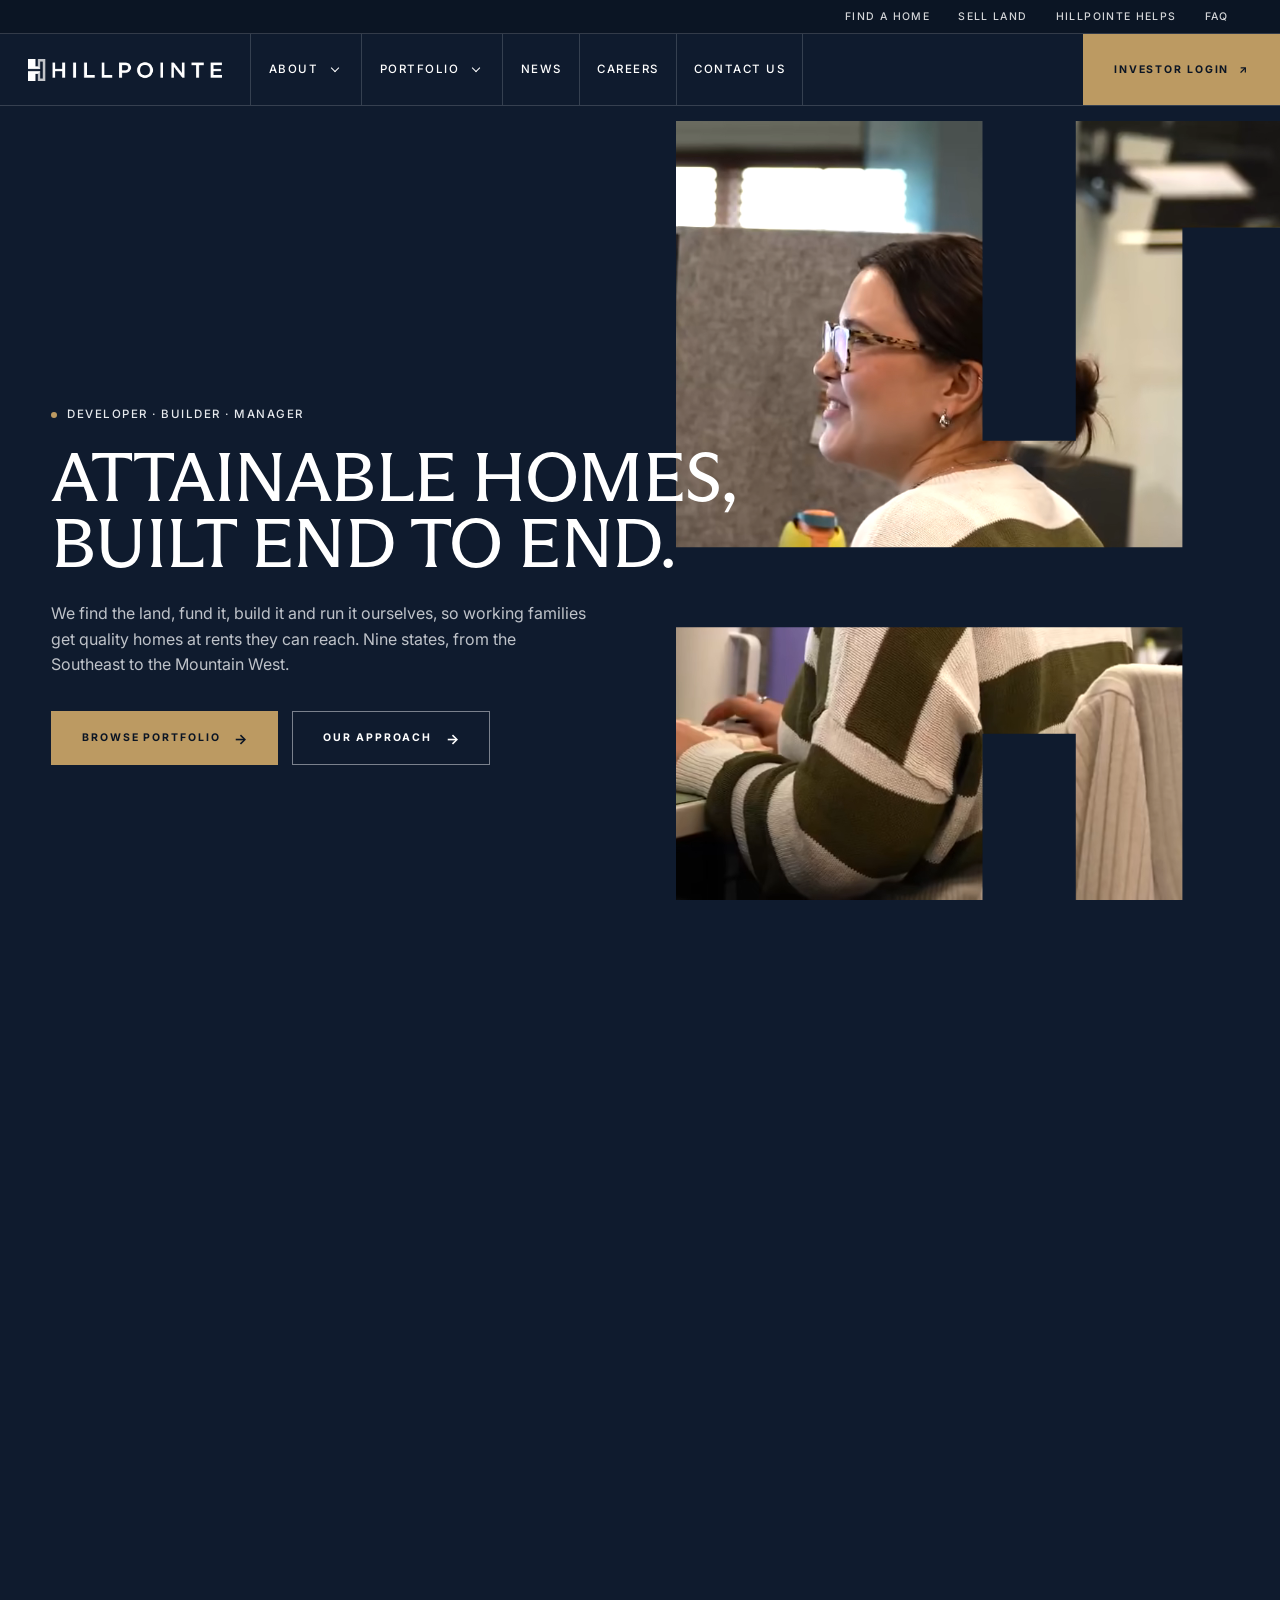
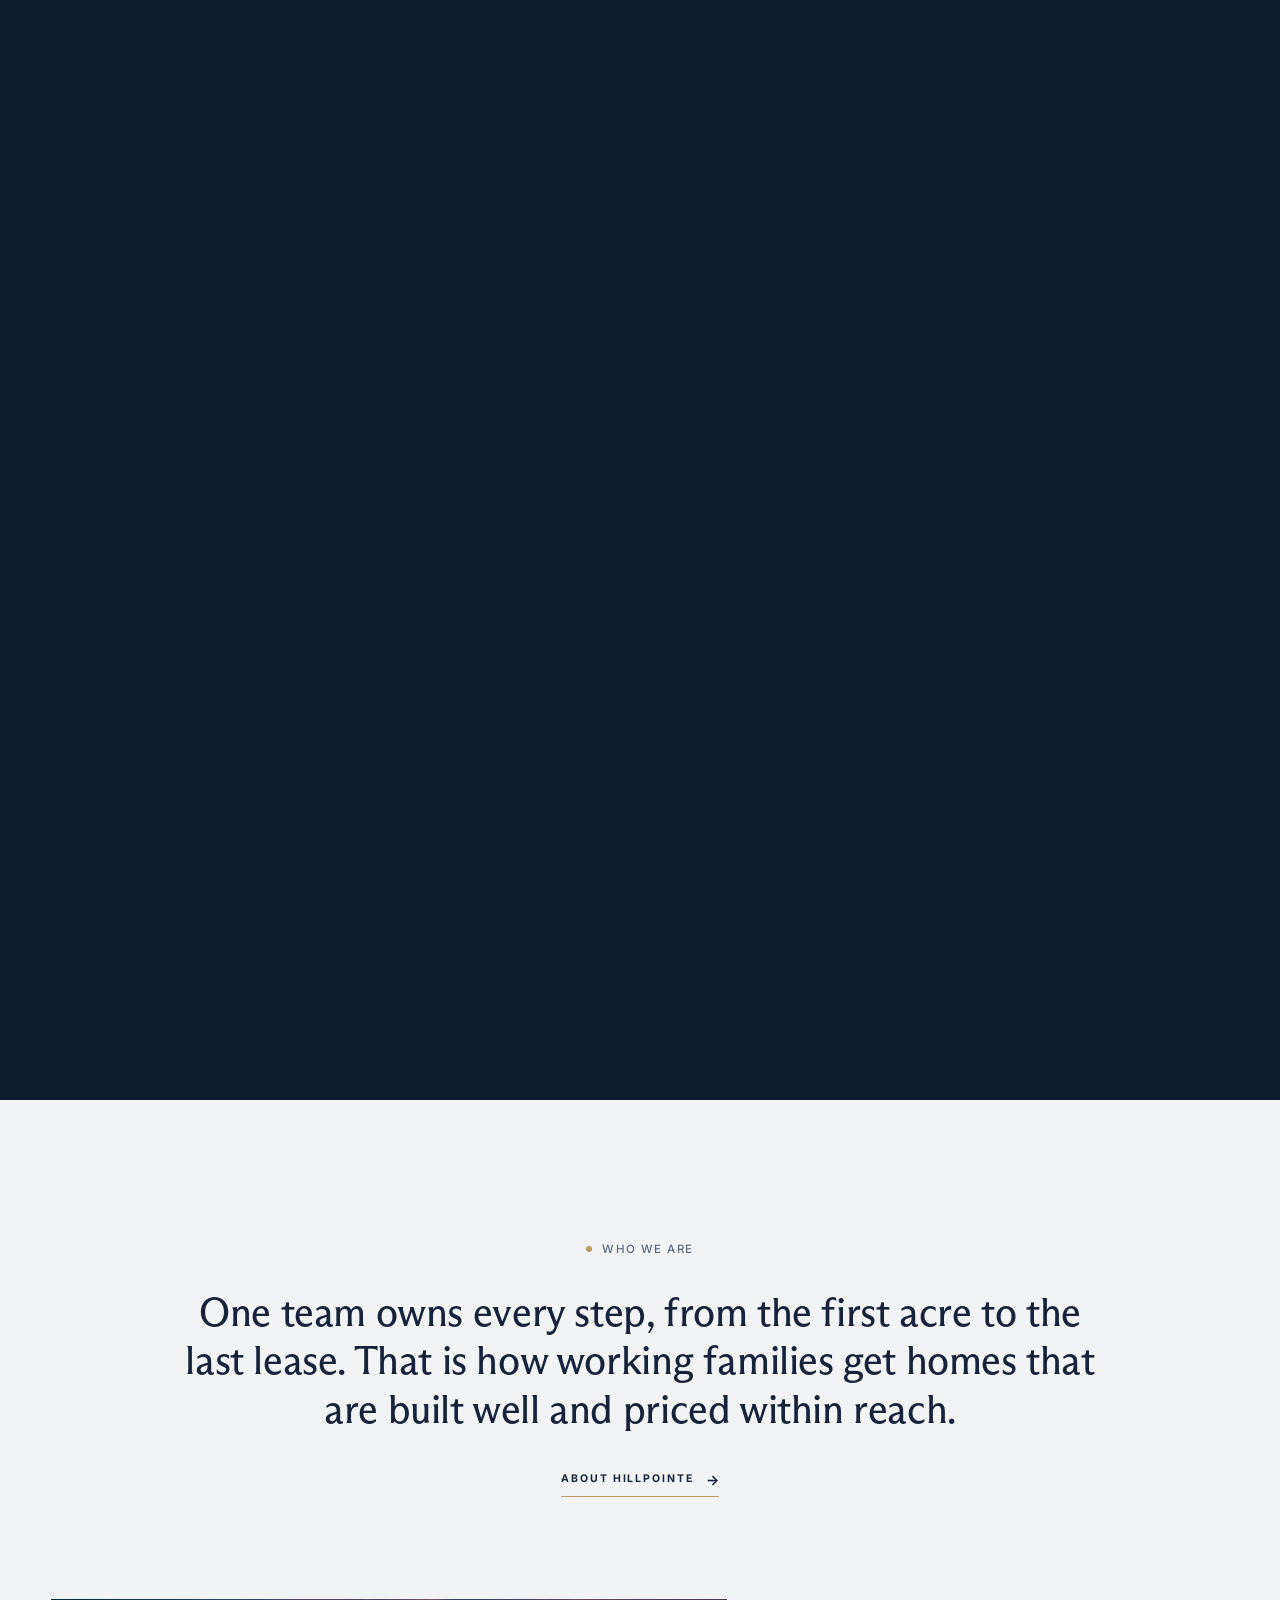
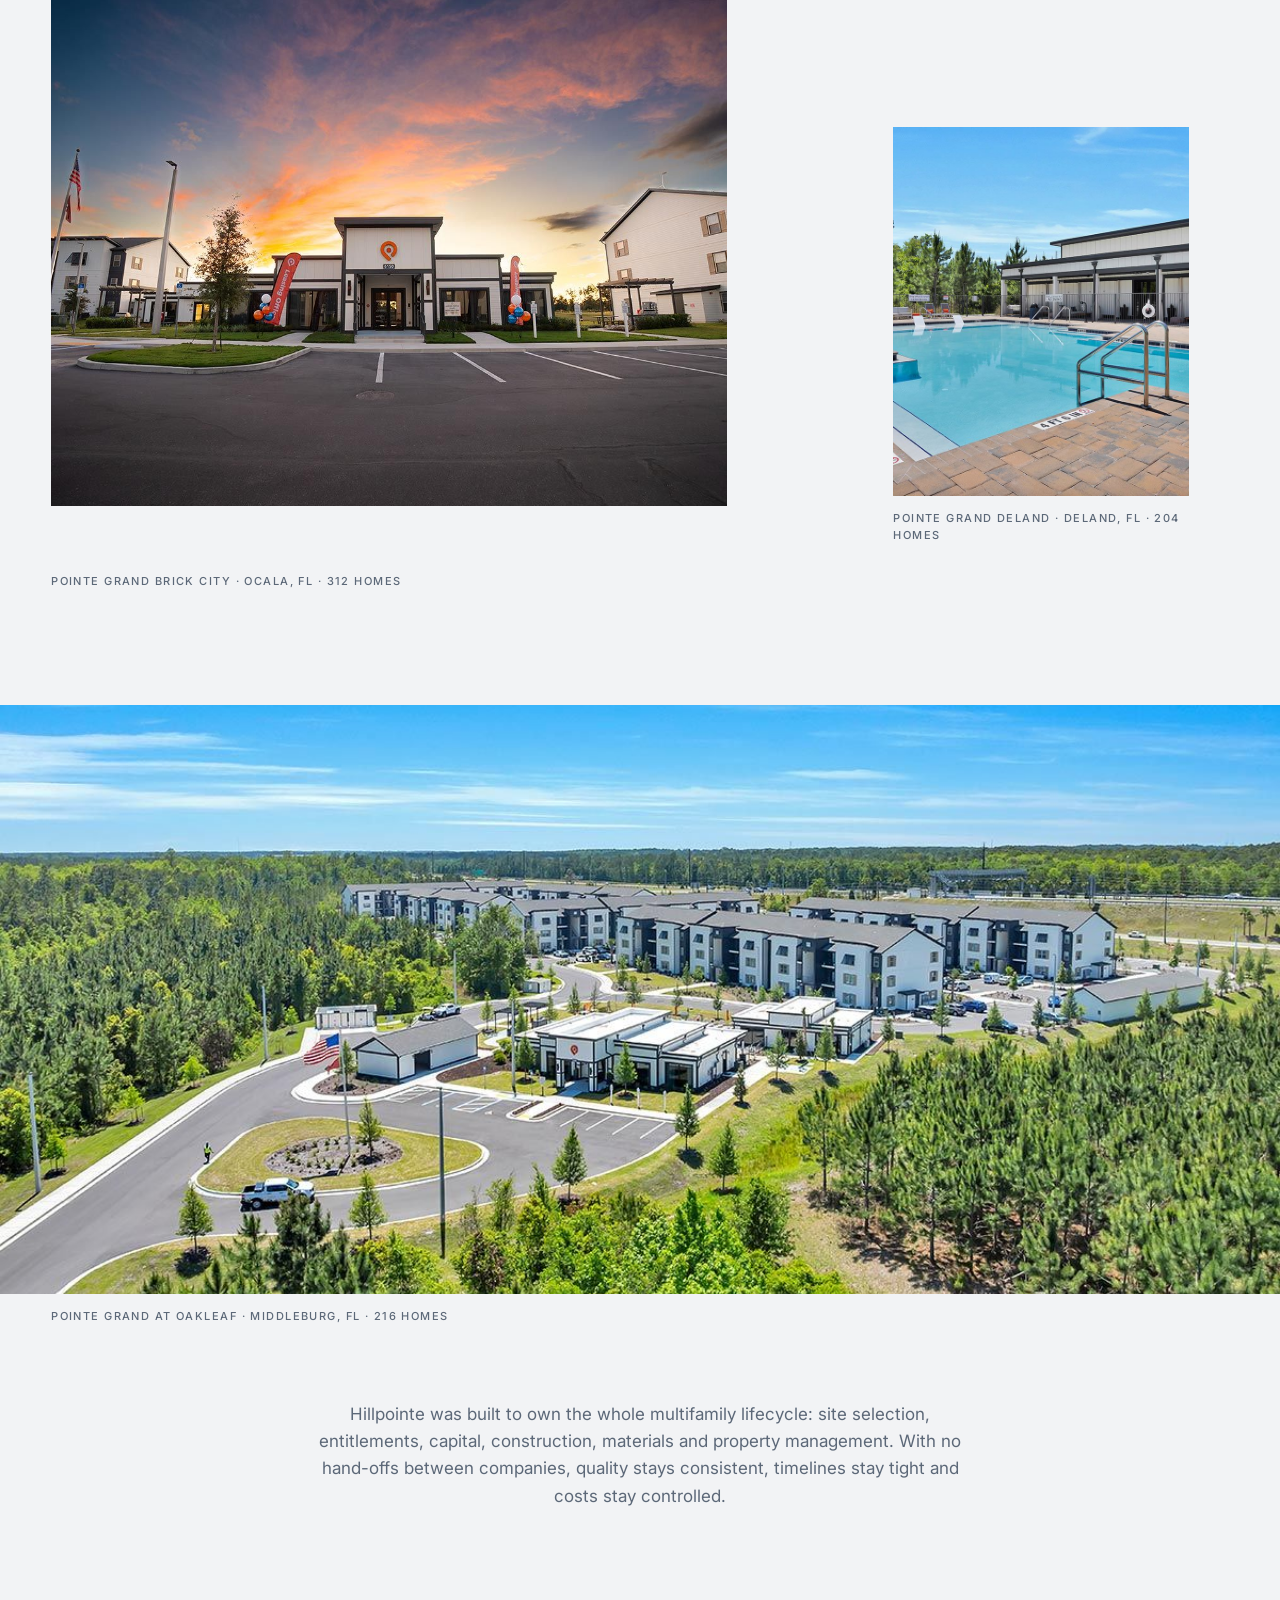
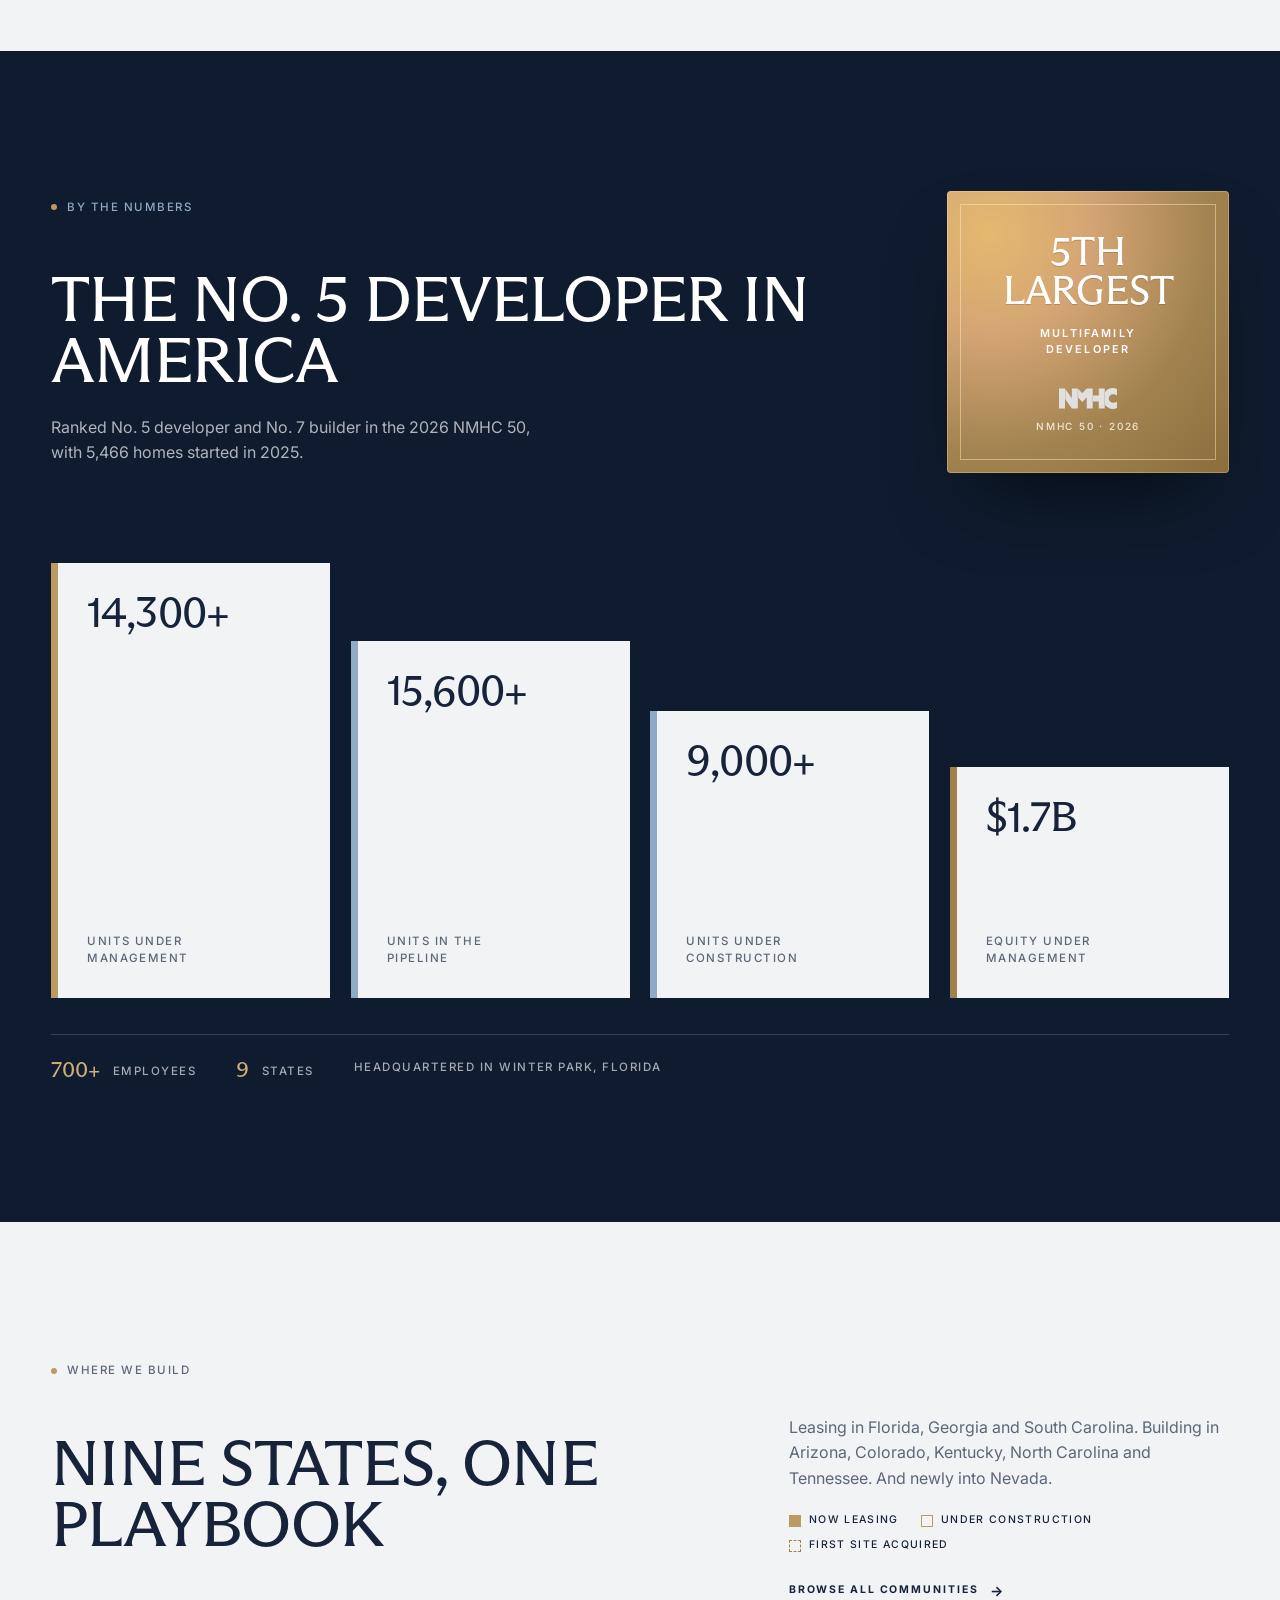
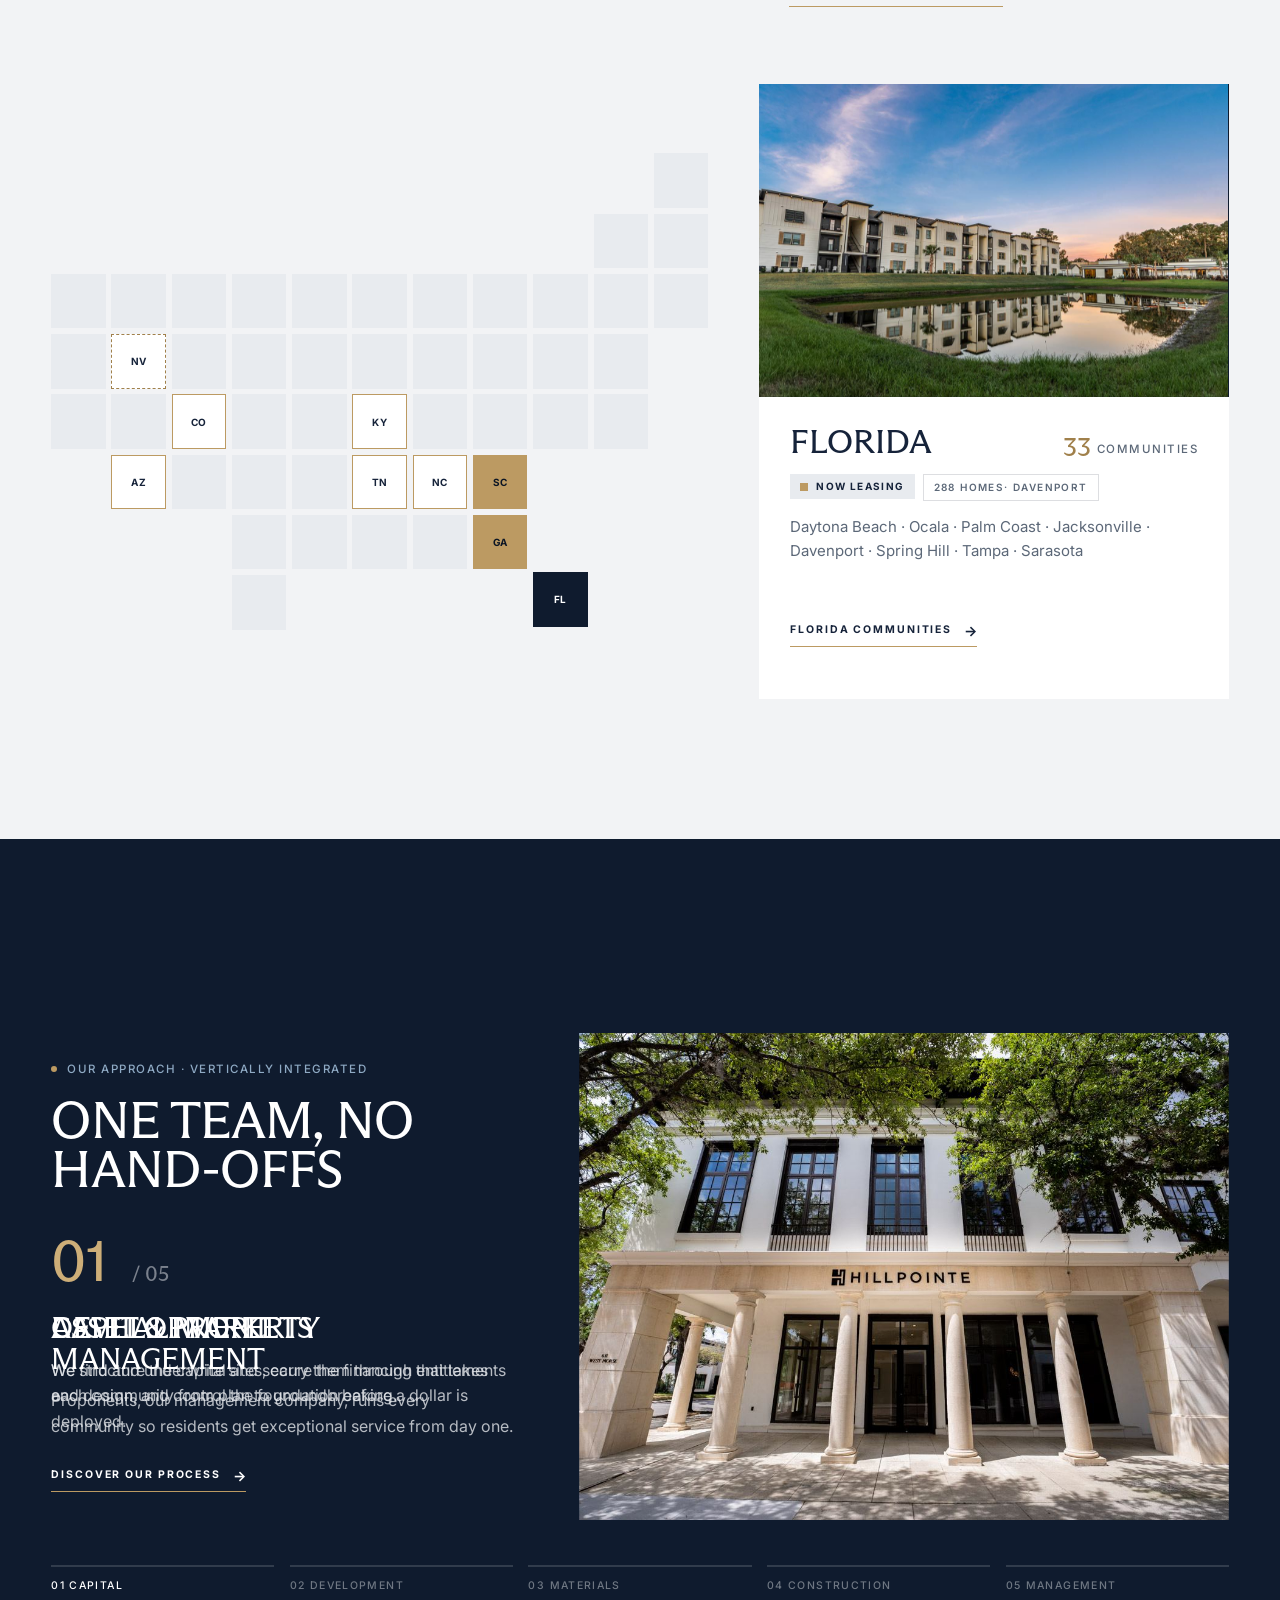
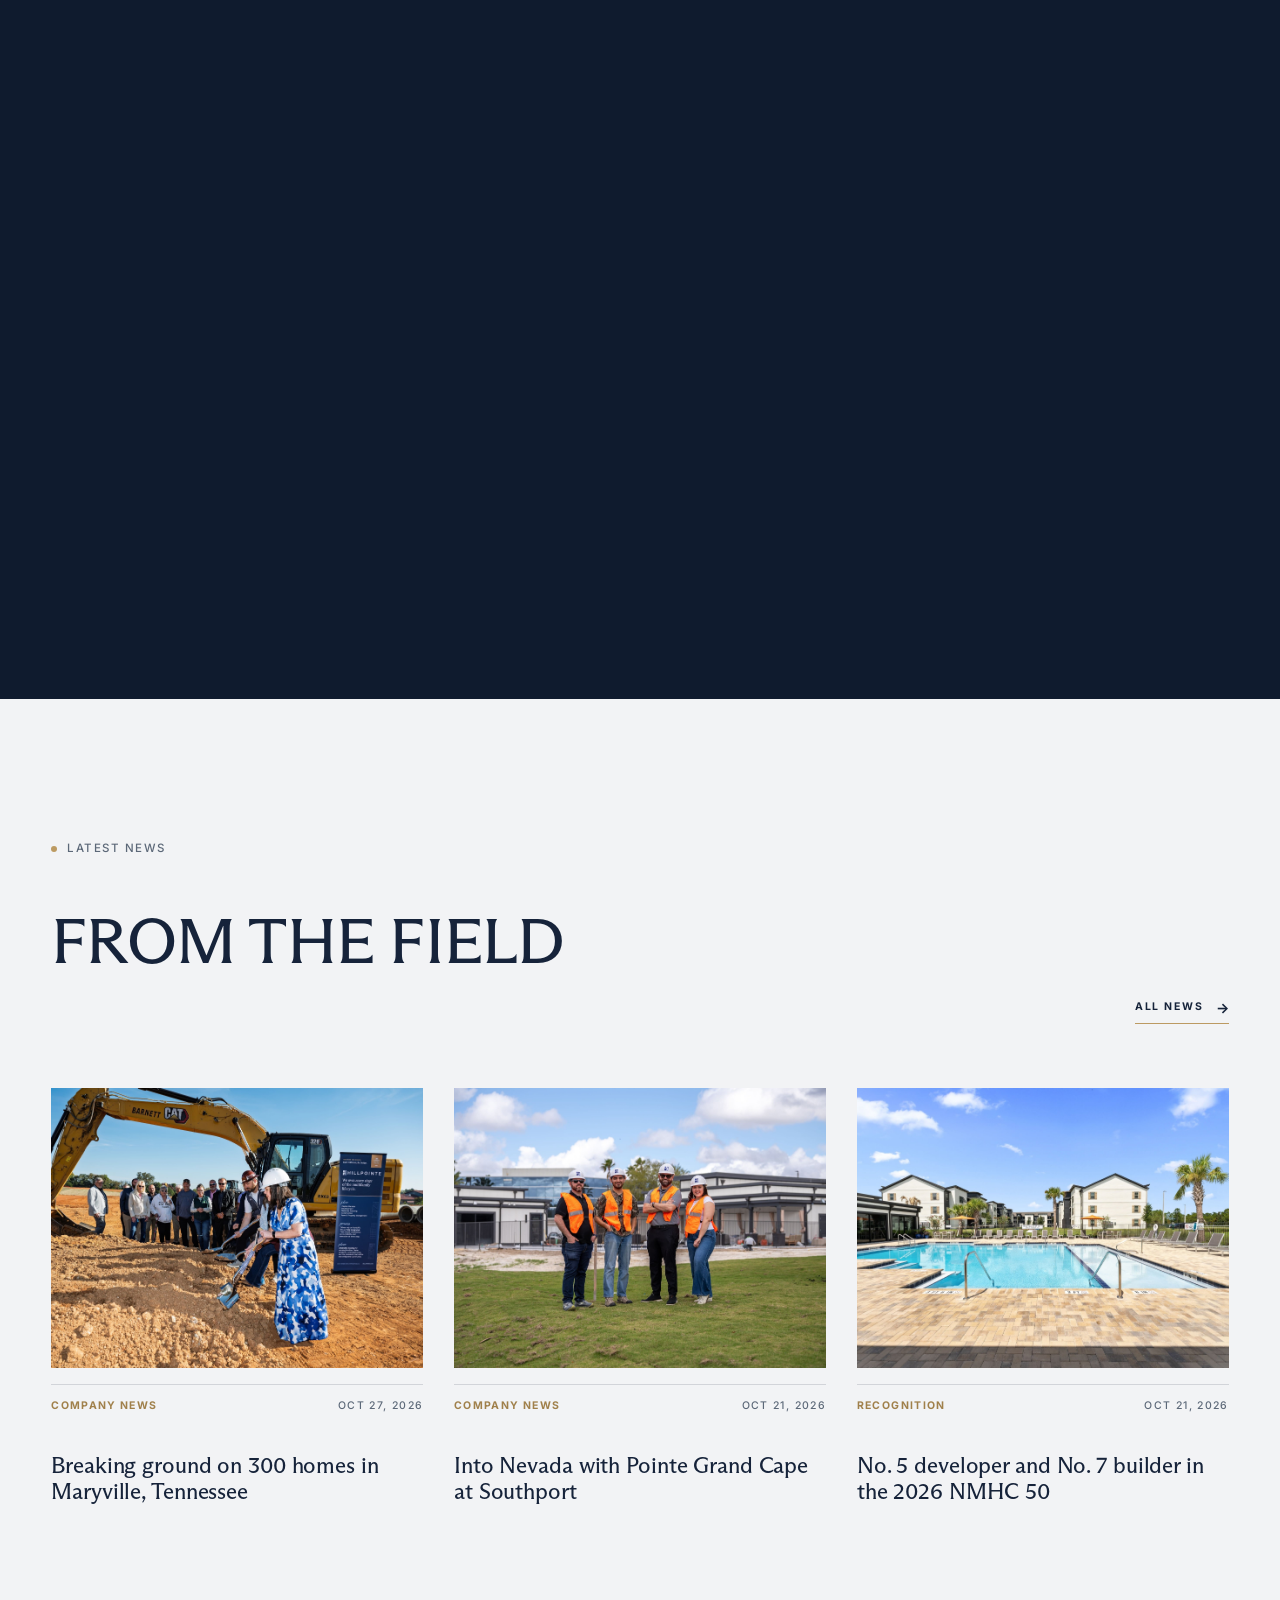
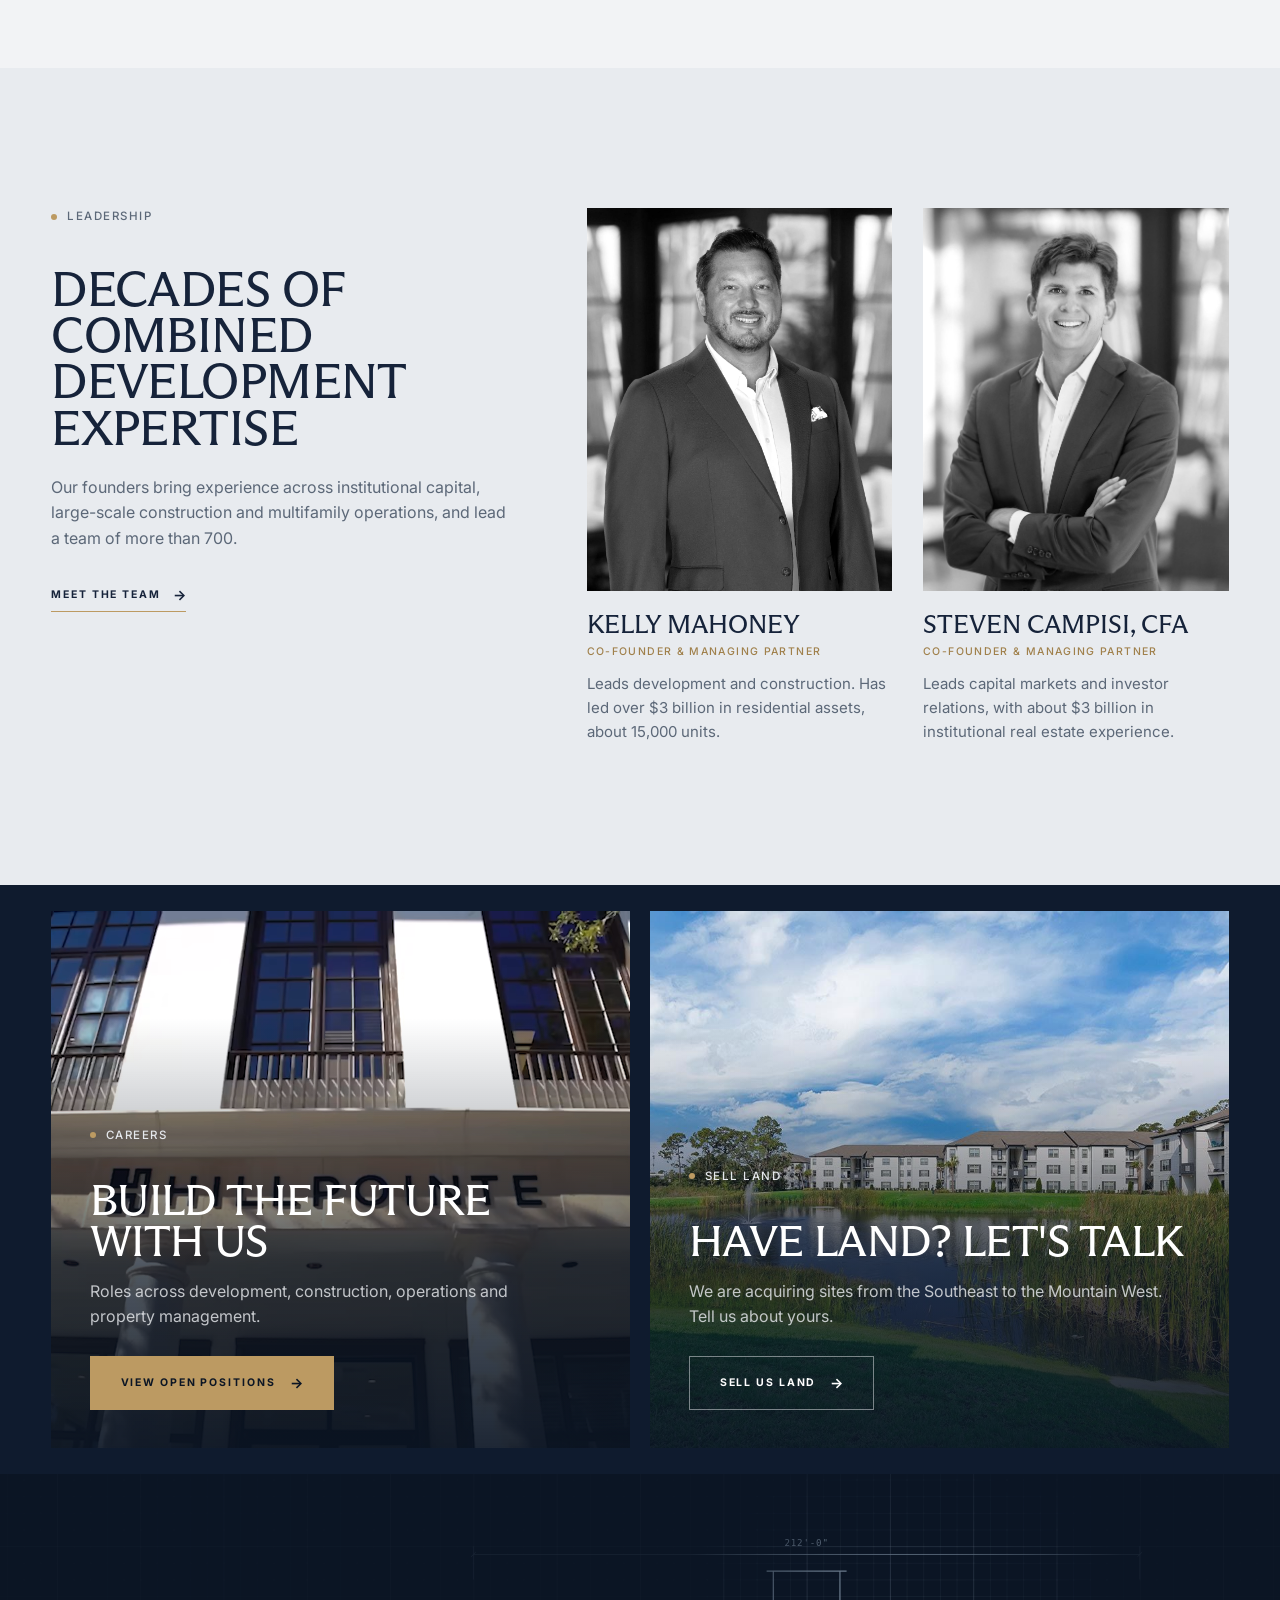
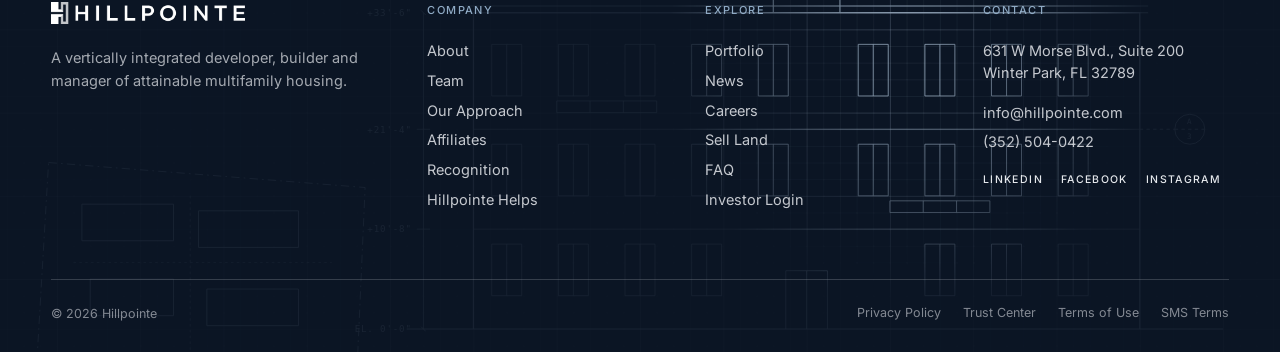
==== commit 65211358: "Open the homepage to search: drop noindex, add description, robots.txt, sitemap and 404 Co-Authored-" ====
--- a/index.html
+++ b/index.html
@@ -4,7 +4,13 @@
 <meta charset="utf-8">
 <meta name="viewport" content="width=device-width, initial-scale=1">
 <title>Attainable multifamily developer and builder | Hillpointe</title>
-<meta name="robots" content="noindex">
+<meta name="description" content="Hillpointe finds the land, funds it, builds it and runs it, delivering attainable rental homes for working families in nine states.">
+<link rel="canonical" href="https://hillpointe.pages.dev/">
+<meta property="og:type" content="website">
+<meta property="og:title" content="Attainable multifamily developer and builder | Hillpointe">
+<meta property="og:description" content="Hillpointe finds the land, funds it, builds it and runs it, delivering attainable rental homes for working families in nine states.">
+<meta property="og:url" content="https://hillpointe.pages.dev/">
+<meta property="og:image" content="https://hillpointe.pages.dev/media/hero-poster.jpg">
 <script>
 /* Runs before paint. Review switches: ?p=0..1 freezes the hero zoom; ?flat turns motion off. */
 (function () {
